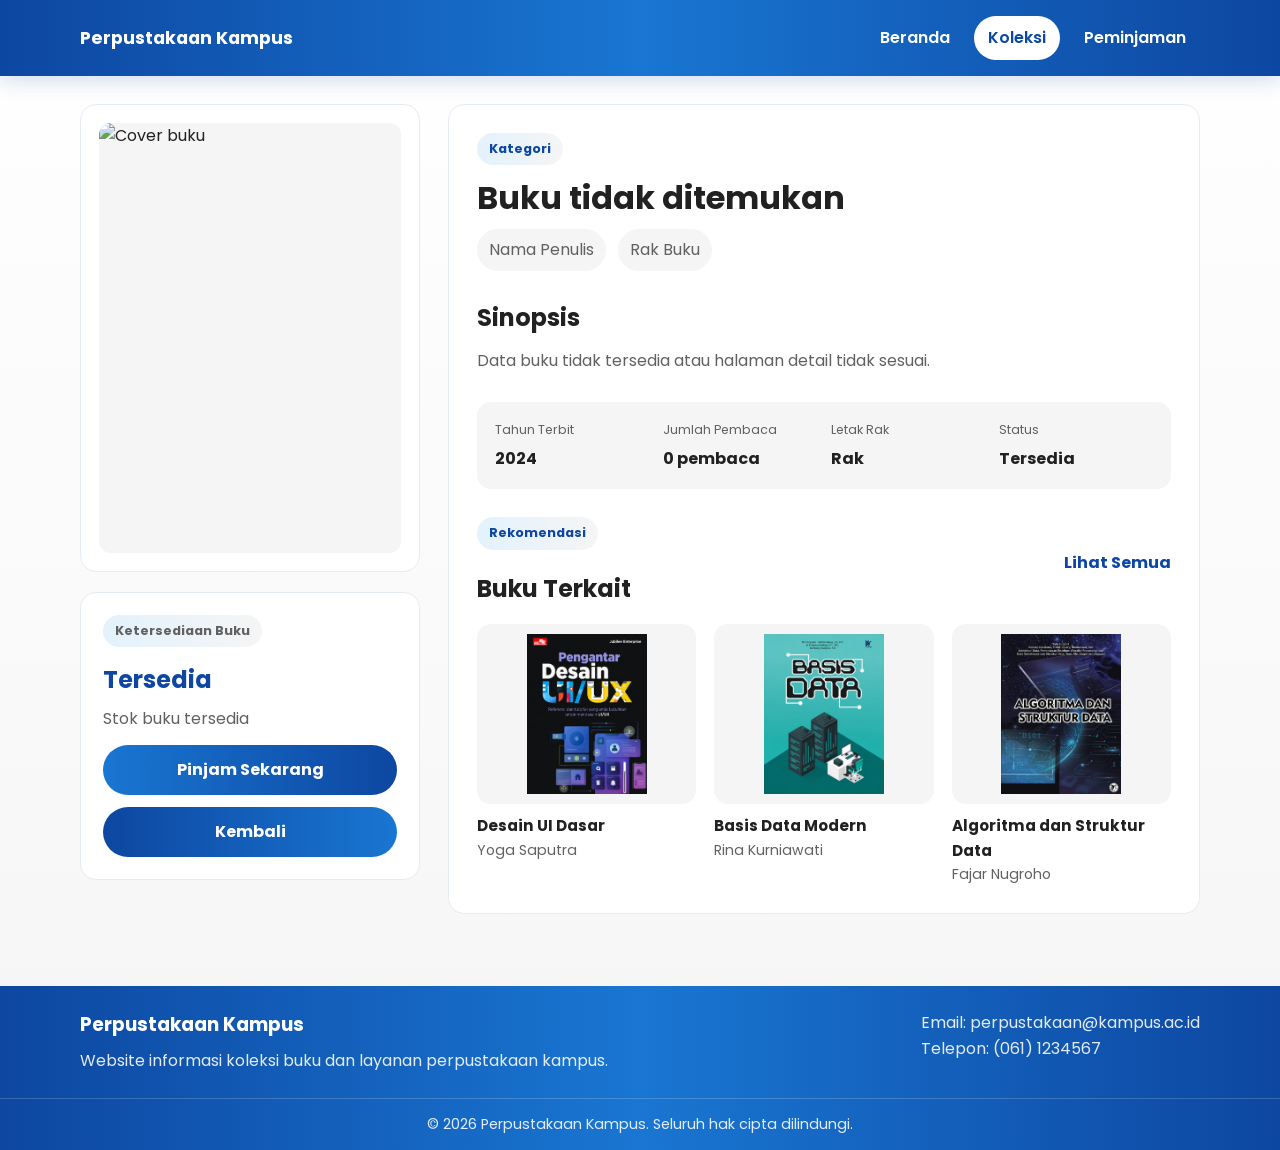
==== page/detailbuku.html @ fe266d43 "menambahkan page detail baca buku dan menambahkan javascript bagian search,filter dan page detailbuk" ====
<!DOCTYPE html>
<html lang="id">
<head>
  <meta charset="UTF-8">
  <meta name="viewport" content="width=device-width, initial-scale=1.0">
  <title>Detail Buku | Perpustakaan Kampus</title>

  <link rel="preconnect" href="https://fonts.googleapis.com">
  <link rel="preconnect" href="https://fonts.gstatic.com" crossorigin>
  <link
    href="https://fonts.googleapis.com/css2?family=Poppins:wght@400;500;600;700&display=swap"
    rel="stylesheet"
  >

  <link rel="stylesheet" href="../style/style.css">
</head>
<body>
  <header class="site-header">
    <div class="container nav-wrapper">
      <input type="checkbox" id="nav-check-detail" class="nav-check">
      <nav class="navbar">
        <label for="nav-check-detail" class="nav-toggle" aria-label="Buka menu navigasi">
          <span></span>
          <span></span>
          <span></span>
        </label>

        <a href="../index.html" class="logo">Perpustakaan Kampus</a>

        <ul class="nav-menu">
          <li><a href="../index.html">Beranda</a></li>
          <li><a href="koleksi.html" class="active">Koleksi</a></li>
          <li><a href="peminjaman.html">Peminjaman</a></li>
        </ul>
      </nav>
    </div>
  </header>

  <main>
    <section class="content-section">
      <div class="container">
        <div class="detail-layout">
          <aside class="detail-left">
            <div class="detail-cover">
              <img id="detailGambar" src="" alt="Cover buku">
            </div>

            <div class="detail-action">
              <p class="section-label">Ketersediaan Buku</p>
              <h2 id="detailStatus">Tersedia</h2>
              <p id="detailStok">Stok buku tersedia</p>

              <a href="peminjaman.html" class="btn-primary detail-btn">Pinjam Sekarang</a>
              <a href="../index.html" class="btn-secondary detail-btn">Kembali</a>
            </div>
          </aside>

          <section class="detail-content">
            <p class="section-label" id="detailKategori">Kategori</p>
            <h1 id="detailJudul">Judul Buku</h1>

            <div class="detail-meta-top">
              <span id="detailPenulis">Nama Penulis</span>
              <span id="detailRak">Rak Buku</span>
            </div>

            <div class="detail-sinopsis">
              <h2>Sinopsis</h2>
              <p id="detailSinopsis">
                Sinopsis buku akan ditampilkan pada bagian ini.
              </p>
            </div>

            <div class="detail-info">
              <div>
                <span>Tahun Terbit</span>
                <strong id="detailTahun">2024</strong>
              </div>
              <div>
                <span>Jumlah Pembaca</span>
                <strong id="detailPembaca">0 pembaca</strong>
              </div>
              <div>
                <span>Letak Rak</span>
                <strong id="detailRakInfo">Rak</strong>
              </div>
              <div>
                <span>Status</span>
                <strong id="detailStatusInfo">Tersedia</strong>
              </div>
            </div>

            <section class="book-section detail-related">
              <div class="section-header">
                <div>
                  <p class="section-label">Rekomendasi</p>
                  <h2>Buku Terkait</h2>
                </div>
                <a href="koleksi.html" class="section-link">Lihat Semua</a>
              </div>

              <div class="related-grid">
                <article class="related-card">
                  <img src="../image/desain UIUX.png" alt="Desain UI Dasar">
                  <h3>Desain UI Dasar</h3>
                  <p>Yoga Saputra</p>
                </article>

                <article class="related-card">
                  <img src="../image/basis data.png" alt="Basis Data Modern">
                  <h3>Basis Data Modern</h3>
                  <p>Rina Kurniawati</p>
                </article>

                <article class="related-card">
                  <img src="../image/algoritma dan struktur data.png" alt="Algoritma dan Struktur Data">
                  <h3>Algoritma dan Struktur Data</h3>
                  <p>Fajar Nugroho</p>
                </article>
              </div>
            </section>
          </section>
        </div>
      </div>
    </section>
  </main>

  <footer class="site-footer">
    <div class="container footer-content">
      <div>
        <h3>Perpustakaan Kampus</h3>
        <p>Website informasi koleksi buku dan layanan perpustakaan kampus.</p>
      </div>
      <div>
        <p>Email: perpustakaan@kampus.ac.id</p>
        <p>Telepon: (061) 1234567</p>
      </div>
    </div>
    <div class="footer-bottom">
      <p>&copy; 2026 Perpustakaan Kampus. Seluruh hak cipta dilindungi.</p>
    </div>
  </footer>

  <script src="../js/scripts.js"></script>
</body>
</html>
---- style/style.css ----
* {
  margin: 0;
  padding: 0;
  box-sizing: border-box;
}

html {
  scroll-behavior: smooth;
}

body {
  font-family: "Poppins", Arial, sans-serif;
  background: linear-gradient(180deg, #ffffff 0%, #f5f5f5 100%);
  color: #212121;
  line-height: 1.6;
}

img {
  width: 100%;
  display: block;
}

a {
  text-decoration: none;
  color: inherit;
}

button,
input,
select,
textarea {
  font: inherit;
}

input,
select,
textarea {
  outline: none;
}

.container {
  width: 90%;
  max-width: 1120px;
  margin: 0 auto;
}

/* header */
.site-header {
  background: linear-gradient(90deg, #0d47a1 0%, #1976d2 50%, #0d47a1 100%);
  position: sticky;
  top: 0;
  z-index: 1000;
  box-shadow: 0 6px 18px rgba(13, 71, 161, 0.16);
}

.nav-wrapper {
  position: relative;
}

.nav-check {
  display: none;
}

.navbar {
  min-height: 76px;
  display: flex;
  align-items: center;
  justify-content: space-between;
  gap: 20px;
}

.logo {
  font-size: 1.1rem;
  font-weight: 700;
  color: #ffffff;
}

.nav-menu {
  list-style: none;
  display: flex;
  align-items: center;
  gap: 10px;
  flex-wrap: wrap;
}

.nav-menu a {
  display: inline-block;
  padding: 9px 14px;
  border-radius: 999px;
  font-weight: 600;
  color: #ffffff;
  transition: 0.25s ease;
}

.nav-menu a:hover {
  background: rgba(255, 255, 255, 0.16);
  color: #ffffff;
}

.nav-menu a.active {
  background: #ffffff;
  color: #0d47a1;
}

.nav-toggle {
  display: none;
  width: 42px;
  height: 42px;
  border-radius: 10px;
  border: 1px solid rgba(255, 255, 255, 0.28);
  background: rgba(255, 255, 255, 0.14);
  cursor: pointer;
  align-items: center;
  justify-content: center;
  flex-direction: column;
  gap: 5px;
}

.nav-toggle span {
  width: 20px;
  height: 2px;
  background: #ffffff;
  display: block;
  transition: 0.25s ease;
}

/* section */
main {
  padding: 28px 0 40px;
}

.hero,
.page-hero,
.info-section,
.book-section,
.content-section {
  margin-bottom: 22px;
}

.hero-content,
.page-intro,
.info-box,
.book-card,
.form-card,
.info-card,
.toolbar,
.peminjaman-box {
  background: #ffffff;
  border-radius: 16px;
}

.page-intro,
.info-box,
.book-card,
.form-card,
.info-card,
.toolbar,
.peminjaman-box {
  box-shadow: 0 10px 24px rgba(0, 0, 0, 0.08);
}

.hero-content,
.page-intro,
.info-box,
.form-card,
.peminjaman-box {
  padding: 28px;
}

.hero-label,
.section-label {
  display: inline-block;
  background: linear-gradient(90deg, #e3f2fd 0%, #f5f5f5 100%);
  color: #0d47a1;
  padding: 6px 12px;
  border-radius: 999px;
  font-size: 0.8rem;
  font-weight: 700;
  margin-bottom: 12px;
}

/* hero */
.hero {
  background: transparent;
  border-radius: 0;
  padding: 0;
}

.hero-content {
  box-shadow: none;
  border: 1px solid #e6ecf3;
}

.hero-content h1,
.page-intro h1 {
  font-size: 2rem;
  line-height: 1.3;
  margin-bottom: 10px;
}

.hero-text,
.page-intro p,
.info-text p,
.info-card p,
.form-note,
.peminjaman-desc {
  color: #616161;
}

/* search box */
.search-box,
.toolbar-search {
  display: flex;
  gap: 10px;
  margin: 20px 0 16px;
}

.search-box input,
.toolbar-search input,
.form-group input,
.form-group select,
.form-group textarea {
  flex: 1;
  padding: 12px 14px;
  border: 1px solid #d9e1ea;
  border-radius: 16px;
  background: #ffffff;
}

.form-group textarea {
  border-radius: 12px;
  resize: vertical;
}

.search-box input:focus,
.toolbar-search input:focus,
.form-group input:focus,
.form-group select:focus,
.form-group textarea:focus {
  border-color: #1976d2;
  box-shadow: 0 0 0 3px rgba(25, 118, 210, 0.1);
}

.search-box button,
.btn-primary,
.btn-secondary {
  border: none;
  border-radius: 999px;
  padding: 12px 20px;
  font-weight: 700;
  cursor: pointer;
  transition: 0.25s ease;
}

.search-box button,
.btn-primary {
  background: linear-gradient(90deg, #1976d2 0%, #0d47a1 100%);
  color: #ffffff;
}

.btn-secondary {
  background: linear-gradient(90deg, #0d47a1 0%, #1976d2 100%);
  color: #ffffff;
}

.search-box button:hover,
.btn-primary:hover,
.btn-secondary:hover {
  transform: translateY(-2px);
  filter: brightness(0.96);
}

/* kategori */
.category-list,
.category-chips {
  display: flex;
  flex-wrap: wrap;
  gap: 10px;
}

.category,
.category-chip {
  padding: 8px 14px;
  border-radius: 999px;
  background: #f5f5f5;
  color: #0d47a1;
  font-size: 0.9rem;
  font-weight: 600;
  transition: 0.25s ease;
}

.category.active,
.category-chip.active {
  background: linear-gradient(90deg, #0d47a1 0%, #1976d2 100%);
  color: #ffffff;
}

.category:hover,
.category-chip:hover {
  background: #1976d2;
  color: #ffffff;
  transform: translateY(-2px);
}

/* info dan statistika */
.info-box {
  display: grid;
  grid-template-columns: 1.1fr 1fr;
  gap: 24px;
  align-items: center;
  background: linear-gradient(135deg, #ffffff 0%, #f8fbff 100%);
}

.info-text h2 {
  font-size: 1.6rem;
  margin: 10px 0 8px;
}

.info-stats {
  display: grid;
  grid-template-columns: repeat(2, 1fr);
  gap: 14px;
}

.stat-item {
  background: linear-gradient(135deg, #f7faff 0%, #eef5ff 100%);
  border: 1px solid #d9e1ea;
  border-radius: 12px;
  padding: 18px;
  text-align: center;
  animation: fadeUp 0.8s ease both;
}

.stat-item:nth-child(1) {
  animation-delay: 0.1s;
}

.stat-item:nth-child(2) {
  animation-delay: 0.2s;
}

.stat-item:nth-child(3) {
  animation-delay: 0.3s;
}

.stat-item:nth-child(4) {
  animation-delay: 0.4s;
}

.stat-item h3 {
  color: #0d47a1;
  font-size: 1.5rem;
  margin-bottom: 4px;
}

.stat-item p {
  color: #616161;
  font-size: 0.92rem;
}

/* styling section header */
.section-header {
  display: flex;
  justify-content: space-between;
  align-items: center;
  gap: 16px;
  margin-bottom: 16px;
}

.section-header h2 {
  margin-top: 8px;
  font-size: 1.5rem;
}

.section-link {
  color: #0d47a1;
  font-weight: 700;
  transition: 0.25s ease;
}

.section-link:hover {
  color: #1976d2;
}

/* style bagian card buku */
.book-grid {
  display: grid;
  grid-template-columns: repeat(4, minmax(0, 1fr));
  gap: 20px;
  align-items: stretch;
}

.book-card {
  background: #ffffff;
  overflow: hidden;
  transition: 0.25s ease;
  height: 100%;
  display: flex;
  flex-direction: column;
}

.book-card:hover {
  transform: translateY(-4px);
  box-shadow: 0 14px 28px rgba(13, 71, 161, 0.12);
}

.book-image {
  position: relative;
  width: 100%;
  height: 320px;
  background: linear-gradient(135deg, #eef3f8 0%, #f5f5f5 100%);
  overflow: hidden;
  display: flex;
  align-items: center;
  justify-content: center;
  padding: 14px;
}

.book-image img {
  width: 100%;
  height: 100%;
  object-fit: contain;
  object-position: center;
  border-radius: 10px;
}

.status {
  position: absolute;
  top: 12px;
  right: 12px;
  font-size: 0.75rem;
  font-weight: 700;
  color: #ffffff;
  padding: 6px 10px;
  border-radius: 999px;
  z-index: 2;
}

.status.tersedia {
  background: linear-gradient(90deg, #1976d2 0%, #0d47a1 100%);
}

.status.dipinjam {
  background: linear-gradient(90deg, #616161 0%, #212121 100%);
}

.book-content {
  padding: 16px;
  display: grid;
  grid-template-rows: auto 48px 24px 1fr;
  row-gap: 8px;
  height: 100%;
}

.book-tag {
  display: inline-flex;
  align-items: center;
  justify-content: center;
  width: fit-content;
  min-height: 30px;
  padding: 4px 10px;
  border-radius: 999px;
  background: #eef4fb;
  color: #0d47a1;
  font-size: 0.8rem;
  font-weight: 700;
  transition: 0.25s ease;
}

.book-tag:hover {
  background: #1976d2;
  color: #ffffff;
}

.book-content h3 {
  font-size: 1rem;
  line-height: 1.5;
  min-height: 48px;
  overflow: hidden;
  margin: 0;
}

.author {
  font-size: 0.9rem;
  color: #616161;
  line-height: 1.5;
  min-height: 24px;
  overflow: hidden;
  margin: 0;
  white-space: nowrap;
}

.meta {
  display: grid;
  grid-template-columns: repeat(2, minmax(0, 1fr));
  grid-auto-rows: 48px;
  gap: 8px;
  align-self: end;
}

.meta span {
  background: #f7f9fc;
  padding: 8px 10px;
  border-radius: 10px;
  font-size: 0.82rem;
  color: #616161;
  text-align: center;
  height: 48px;
  display: flex;
  align-items: center;
  justify-content: center;
  line-height: 1.2;
  white-space: nowrap;
  overflow: hidden;
}

/* koleksi */
.toolbar {
  display: flex;
  justify-content: space-between;
  align-items: end;
  gap: 16px;
  padding: 20px;
  margin-bottom: 16px;
}

.toolbar-side label,
.form-group label {
  display: block;
  margin-bottom: 8px;
  color: #0d47a1;
  font-weight: 700;
}

.toolbar-side select {
  padding: 12px 14px;
  border: 1px solid #d9e1ea;
  border-radius: 16px;
  min-width: 200px;
  background: #ffffff;
}

.result-bar {
  margin: 16px 0;
  color: #616161;
  font-weight: 600;
}

#nama,
#nim,
#judul {
  width: 100%;
  max-width: 100%;
  min-width: 0;
  display: block;
  padding: 12px 16px;
  border: 1px solid #d9e1ea;
  border-radius: 20px;
  background: #ffffff;
  box-sizing: border-box;
}

#nama:focus,
#nim:focus,
#judul:focus {
  border-color: #1976d2;
}

#nama::placeholder,
#nim::placeholder,
#judul::placeholder {
  color: #616161;
}

.form-actions {
  display: flex;
  gap: 10px;
  flex-wrap: wrap;
}

.info-stack {
  display: grid;
  gap: 16px;
}

.info-card {
  padding: 20px;
}

.info-card h3 {
  color: #0d47a1;
  margin-bottom: 8px;
}

.form-note {
  margin-top: 14px;
  font-size: 0.95rem;
}

/* peminjaman styling */
.peminjaman-grid {
  display: grid;
  grid-template-columns: 1.1fr 0.9fr;
  gap: 20px;
}

.peminjaman-title {
  margin-bottom: 10px;
  font-size: 1.5rem;
  color: #212121;
}

.peminjaman-desc {
  margin-bottom: 18px;
}

.peminjaman-form-reset {
  box-shadow: none;
  padding: 0;
  background: transparent;
  border-radius: 0;
}

/* detail buku */
.detail-layout {
  display: grid;
  grid-template-columns: 340px 1fr;
  gap: 28px;
  align-items: start;
}

.detail-left {
  display: grid;
  gap: 20px;
}

.detail-cover,
.detail-action,
.detail-content {
  background: #ffffff;
  border-radius: 16px;
  border: 1px solid #e6ecf3;
}

.detail-cover {
  padding: 18px;
}

.detail-cover img {
  height: 430px;
  object-fit: contain;
  object-position: center;
  border-radius: 12px;
  background: #f5f5f5;
}

.detail-action {
  padding: 22px;
}

.detail-action h2 {
  color: #0d47a1;
  margin-bottom: 6px;
}

.detail-action p {
  color: #616161;
  margin-bottom: 14px;
}

.detail-btn {
  display: block;
  text-align: center;
  margin-top: 12px;
}

.detail-content {
  padding: 28px;
}

.detail-content h1 {
  font-size: 2rem;
  line-height: 1.3;
  margin-bottom: 10px;
}

.detail-meta-top {
  display: flex;
  flex-wrap: wrap;
  gap: 12px;
  color: #616161;
  margin-bottom: 28px;
}

.detail-meta-top span {
  background: #f5f5f5;
  padding: 8px 12px;
  border-radius: 999px;
}

.detail-sinopsis {
  margin-bottom: 26px;
}

.detail-sinopsis h2 {
  margin-bottom: 10px;
}

.detail-sinopsis p {
  color: #616161;
  line-height: 1.8;
}

.detail-info {
  display: grid;
  grid-template-columns: repeat(4, 1fr);
  gap: 14px;
  background: #f5f5f5;
  border-radius: 14px;
  padding: 18px;
}

.detail-info span {
  display: block;
  font-size: 0.78rem;
  color: #616161;
  margin-bottom: 6px;
}

.detail-info strong {
  color: #212121;
}

.detail-related {
  margin-top: 28px;
  margin-bottom: 0;
}

.related-grid {
  display: grid;
  grid-template-columns: repeat(3, 1fr);
  gap: 18px;
}

.related-card img {
  height: 180px;
  object-fit: contain;
  background: #f5f5f5;
  border-radius: 14px;
  padding: 10px;
  margin-bottom: 10px;
}

.related-card h3 {
  font-size: 0.95rem;
}

.related-card p {
  color: #616161;
  font-size: 0.88rem;
}


/* footer */
.site-footer {
  background: linear-gradient(90deg, #0d47a1 0%, #1976d2 50%, #0d47a1 100%);
  margin-top: 10px;
}

.footer-content {
  display: flex;
  justify-content: space-between;
  gap: 20px;
  padding: 24px 0;
}

.footer-content h3 {
  color: #ffffff;
  margin-bottom: 8px;
}

.footer-content p {
  color: rgba(255, 255, 255, 0.88);
}

.footer-bottom {
  border-top: 1px solid rgba(255, 255, 255, 0.18);
  text-align: center;
  padding: 14px 0;
  color: rgba(255, 255, 255, 0.88);
  font-size: 0.9rem;
}

/* animasi */
body {
  animation: pageFade 0.6s ease;
}

.hero-content,
.page-intro,
.info-box,
.toolbar,
.peminjaman-box,
.form-card,
.info-card {
  animation: fadeUp 0.7s ease both;
}

.book-card {
  animation: fadeUp 0.8s ease both;
}

.book-card:nth-child(1) {
  animation-delay: 0.1s;
}

.book-card:nth-child(2) {
  animation-delay: 0.2s;
}

.book-card:nth-child(3) {
  animation-delay: 0.3s;
}

.book-card:nth-child(4) {
  animation-delay: 0.4s;
}

.book-card:nth-child(5) {
  animation-delay: 0.5s;
}

.book-card:nth-child(6) {
  animation-delay: 0.6s;
}

.book-card:nth-child(7) {
  animation-delay: 0.7s;
}

.book-card:nth-child(8) {
  animation-delay: 0.8s;
}

@keyframes pageFade {
  from {
    opacity: 0;
  }
  to {
    opacity: 1;
  }
}

@keyframes fadeUp {
  from {
    opacity: 0;
    transform: translateY(14px);
  }
  to {
    opacity: 1;
    transform: translateY(0);
  }
}

@keyframes fadeUp {
  from {
    opacity: 0;
    transform: translateY(14px);
  }
  to {
    opacity: 1;
    transform: translateY(0);
  }
}

/* responsive dimensi 1024 */
@media (max-width: 1024px) {
  .book-grid {
    grid-template-columns: repeat(3, minmax(0, 1fr));
    gap: 18px;
  }

  .info-box {
    grid-template-columns: 1fr;
  }

  .peminjaman-grid {
    grid-template-columns: 1fr;
  }
}

/* responsive dimensi 768 */
@media (max-width: 768px) {
  .navbar {
    flex-wrap: wrap;
    justify-content: flex-start;
    min-height: 72px;
    padding: 14px 0;
    gap: 12px;
  }

  .nav-toggle {
    display: flex;
    order: 1;
  }

  .logo {
    order: 2;
  }

  .nav-menu {
    order: 3;
    width: 100%;
    flex-direction: column;
    align-items: flex-start;
    gap: 8px;
    max-height: 0;
    overflow: hidden;
    background: #f8fbff;
    border-radius: 12px;
    transition: max-height 0.3s ease, padding 0.3s ease, margin-top 0.3s ease;
    padding: 0 12px;
    margin-top: 0;
  }

  .nav-menu li {
    width: 100%;
  }

  .nav-menu a {
    width: 100%;
    border-radius: 10px;
    color: #0d47a1;
  }

  .nav-menu a.active {
    background: linear-gradient(90deg, #0d47a1 0%, #1976d2 100%);
    color: #ffffff;
  }

  .nav-check:checked + .navbar .nav-menu {
    max-height: 420px;
    padding: 12px;
    margin-top: 8px;
    border: 1px solid #d9e1ea;
  }

  .nav-check:checked + .navbar .nav-toggle span:nth-child(1) {
    transform: translateY(7px) rotate(45deg);
  }

  .nav-check:checked + .navbar .nav-toggle span:nth-child(2) {
    opacity: 0;
  }

  .nav-check:checked + .navbar .nav-toggle span:nth-child(3) {
    transform: translateY(-7px) rotate(-45deg);
  }

  .hero-content,
  .page-intro,
  .info-box,
  .peminjaman-box,
  .form-card,
  .toolbar {
    padding: 20px;
    border-radius: 14px;
  }

  .hero-content h1,
  .page-intro h1 {
    font-size: 1.7rem;
  }

  .book-grid {
    grid-template-columns: repeat(2, minmax(0, 1fr));
    gap: 16px;
    align-items: stretch;
  }

  .book-image {
    height: 300px;
    padding: 12px;
  }

  .book-content {
    padding: 14px;
    grid-template-rows: auto 46px 22px 1fr;
    row-gap: 8px;
  }

  .book-content h3 {
    font-size: 0.96rem;
    line-height: 1.45;
    min-height: 46px;
  }

  .author {
    font-size: 0.86rem;
    line-height: 1.4;
    min-height: 22px;
  }

  .meta {
    grid-template-columns: repeat(2, minmax(0, 1fr));
    gap: 8px;
  }

  .meta span {
    font-size: 0.8rem;
    min-height: 38px;
    padding: 8px;
  }

  .info-stats {
    grid-template-columns: repeat(2, 1fr);
  }

  .toolbar {
    flex-direction: column;
    align-items: stretch;
  }

  .toolbar-search {
    width: 100%;
  }

  .toolbar-search input,
  .toolbar-search button {
    width: 100%;
  }

  .toolbar-side select {
    width: 100%;
    min-width: 0;
  }
}

/* responsive dimensi 576 */
@media (max-width: 576px) {
  .container {
    width: 92%;
  }

  main {
    padding: 20px 0 32px;
  }

  .hero,
  .page-hero,
  .info-section,
  .book-section,
  .content-section {
    margin-bottom: 18px;
  }

  .hero-content,
  .page-intro,
  .info-box,
  .form-card,
  .toolbar,
  .peminjaman-box {
    padding: 18px;
    border-radius: 12px;
  }

  .hero-content h1,
  .page-intro h1 {
    font-size: 1.45rem;
  }

  .hero-text,
  .page-intro p,
  .info-text p,
  .info-card p,
  .form-note,
  .peminjaman-desc {
    font-size: 0.92rem;
  }

  .search-box,
  .toolbar-search,
  .form-actions {
    flex-direction: column;
  }

  .search-box button,
  .btn-primary,
  .btn-secondary,
  .toolbar-search button {
    width: 100%;
  }

  .category-list,
  .category-chips {
    gap: 8px;
  }

  .category,
  .category-chip {
    font-size: 0.82rem;
    padding: 7px 12px;
  }

  .section-header {
    flex-direction: column;
    align-items: flex-start;
  }

  .section-header h2 {
    font-size: 1.3rem;
  }

  .book-grid {
    grid-template-columns: 1fr;
  }

  .book-image {
    height: 280px;
    padding: 12px;
  }

  .info-stats {
    grid-template-columns: 1fr;
  }

  .meta {
    grid-template-columns: 1fr 1fr;
  }

  .footer-content {
    flex-direction: column;
    padding: 20px 0;
  }
}
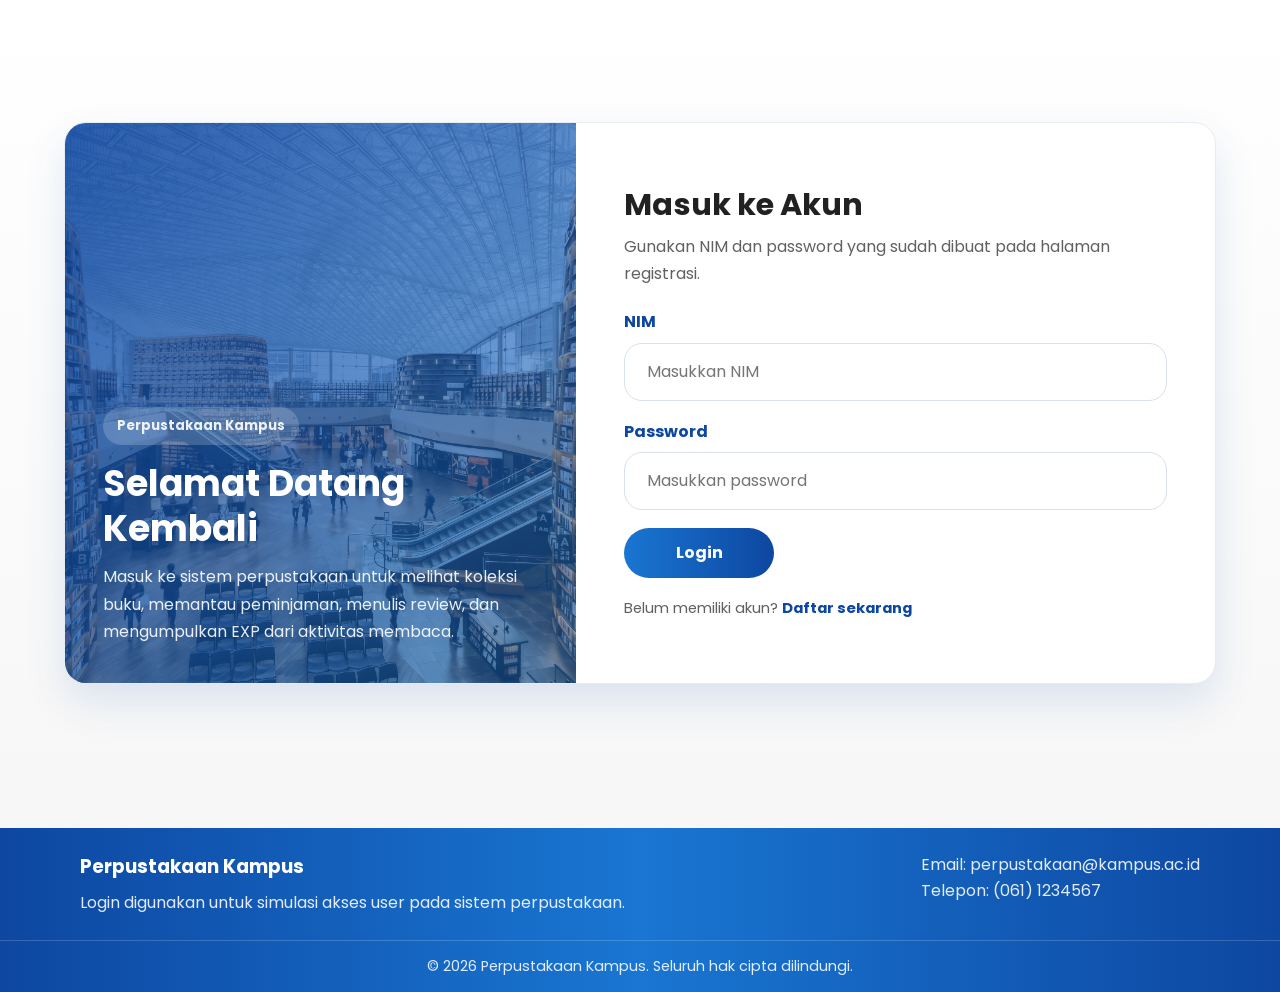
==== commit 2362989b: "full program" ====
--- a/page/detailbuku.html
+++ b/page/detailbuku.html
@@ -1,146 +1,246 @@
 <!DOCTYPE html>
 <html lang="id">
-<head>
-  <meta charset="UTF-8">
-  <meta name="viewport" content="width=device-width, initial-scale=1.0">
-  <title>Detail Buku | Perpustakaan Kampus</title>
-
-  <link rel="preconnect" href="https://fonts.googleapis.com">
-  <link rel="preconnect" href="https://fonts.gstatic.com" crossorigin>
-  <link
-    href="https://fonts.googleapis.com/css2?family=Poppins:wght@400;500;600;700&display=swap"
-    rel="stylesheet"
-  >
-
-  <link rel="stylesheet" href="../style/style.css">
-</head>
-<body>
-  <header class="site-header">
-    <div class="container nav-wrapper">
-      <input type="checkbox" id="nav-check-detail" class="nav-check">
-      <nav class="navbar">
-        <label for="nav-check-detail" class="nav-toggle" aria-label="Buka menu navigasi">
-          <span></span>
-          <span></span>
-          <span></span>
-        </label>
-
-        <a href="../index.html" class="logo">Perpustakaan Kampus</a>
-
-        <ul class="nav-menu">
-          <li><a href="../index.html">Beranda</a></li>
-          <li><a href="koleksi.html" class="active">Koleksi</a></li>
-          <li><a href="peminjaman.html">Peminjaman</a></li>
-        </ul>
-      </nav>
-    </div>
-  </header>
-
-  <main>
-    <section class="content-section">
-      <div class="container">
-        <div class="detail-layout">
-          <aside class="detail-left">
-            <div class="detail-cover">
-              <img id="detailGambar" src="" alt="Cover buku">
-            </div>
-
-            <div class="detail-action">
-              <p class="section-label">Ketersediaan Buku</p>
-              <h2 id="detailStatus">Tersedia</h2>
-              <p id="detailStok">Stok buku tersedia</p>
-
-              <a href="peminjaman.html" class="btn-primary detail-btn">Pinjam Sekarang</a>
-              <a href="../index.html" class="btn-secondary detail-btn">Kembali</a>
-            </div>
-          </aside>
-
-          <section class="detail-content">
-            <p class="section-label" id="detailKategori">Kategori</p>
-            <h1 id="detailJudul">Judul Buku</h1>
-
-            <div class="detail-meta-top">
-              <span id="detailPenulis">Nama Penulis</span>
-              <span id="detailRak">Rak Buku</span>
-            </div>
-
-            <div class="detail-sinopsis">
-              <h2>Sinopsis</h2>
-              <p id="detailSinopsis">
-                Sinopsis buku akan ditampilkan pada bagian ini.
-              </p>
-            </div>
-
-            <div class="detail-info">
-              <div>
-                <span>Tahun Terbit</span>
-                <strong id="detailTahun">2024</strong>
-              </div>
-              <div>
-                <span>Jumlah Pembaca</span>
-                <strong id="detailPembaca">0 pembaca</strong>
-              </div>
-              <div>
-                <span>Letak Rak</span>
-                <strong id="detailRakInfo">Rak</strong>
-              </div>
-              <div>
-                <span>Status</span>
-                <strong id="detailStatusInfo">Tersedia</strong>
-              </div>
-            </div>
-
-            <section class="book-section detail-related">
-              <div class="section-header">
-                <div>
-                  <p class="section-label">Rekomendasi</p>
-                  <h2>Buku Terkait</h2>
-                </div>
-                <a href="koleksi.html" class="section-link">Lihat Semua</a>
-              </div>
-
-              <div class="related-grid">
-                <article class="related-card">
-                  <img src="../image/desain UIUX.png" alt="Desain UI Dasar">
-                  <h3>Desain UI Dasar</h3>
-                  <p>Yoga Saputra</p>
-                </article>
-
-                <article class="related-card">
-                  <img src="../image/basis data.png" alt="Basis Data Modern">
-                  <h3>Basis Data Modern</h3>
-                  <p>Rina Kurniawati</p>
-                </article>
-
-                <article class="related-card">
-                  <img src="../image/algoritma dan struktur data.png" alt="Algoritma dan Struktur Data">
-                  <h3>Algoritma dan Struktur Data</h3>
-                  <p>Fajar Nugroho</p>
-                </article>
-              </div>
+  <head>
+    <meta charset="UTF-8" />
+    <meta name="viewport" content="width=device-width, initial-scale=1.0" />
+    <title>Detail Buku | Perpustakaan Kampus</title>
+
+    <link rel="preconnect" href="https://fonts.googleapis.com" />
+    <link rel="preconnect" href="https://fonts.gstatic.com" crossorigin />
+    <link
+      href="https://fonts.googleapis.com/css2?family=Poppins:wght@400;500;600;700&display=swap"
+      rel="stylesheet"
+    />
+    <link rel="icon" type="image/png" href="../image/logo.png" />
+    <link rel="stylesheet" href="../style/style.css" />
+  </head>
+  <body>
+    <header class="site-header">
+      <div class="container nav-wrapper">
+        <input type="checkbox" id="nav-check-detail" class="nav-check" />
+
+        <nav class="navbar">
+          <label
+            for="nav-check-detail"
+            class="nav-toggle"
+            aria-label="Buka menu navigasi"
+          >
+            <span></span>
+            <span></span>
+            <span></span>
+          </label>
+
+          <a href="../index.html" class="logo">Perpustakaan Kampus</a>
+
+          <ul class="nav-menu nav-menu-main">
+            <li><a href="../index.html">Beranda</a></li>
+            <li><a href="koleksi.html" class="active">Koleksi</a></li>
+            <li><a href="peminjaman.html">Peminjaman</a></li>
+          </ul>
+
+          <ul class="nav-menu nav-menu-actions">
+            <li>
+              <button
+                type="button"
+                class="nav-icon-link"
+                id="btnNotif"
+                title="Notifikasi"
+                aria-label="Buka notifikasi"
+              >
+                <span class="nav-svg-icon">
+                  <svg xmlns="http://www.w3.org/2000/svg" viewBox="0 0 640 640">
+                    <path
+                      d="M320 64C306.7 64 296 74.7 296 88L296 97.7C214.6 109.3 152 179.4 152 264L152 278.5C152 316.2 142 353.2 123 385.8L101.1 423.2C97.8 429 96 435.5 96 442.2C96 463.1 112.9 480 133.8 480L506.2 480C527.1 480 544 463.1 544 442.2C544 435.5 542.2 428.9 538.9 423.2L517 385.7C498 353.1 488 316.1 488 278.4L488 263.9C488 179.3 425.4 109.2 344 97.6L344 87.9C344 74.6 333.3 63.9 320 63.9zM488.4 432L151.5 432L164.4 409.9C187.7 370 200 324.6 200 278.5L200 264C200 197.7 253.7 144 320 144C386.3 144 440 197.7 440 264L440 278.5C440 324.7 452.3 370 475.5 409.9L488.4 432zM252.1 528C262 556 288.7 576 320 576C351.3 576 378 556 387.9 528L252.1 528z"
+                    />
+                  </svg>
+                </span>
+                <span class="notif-badge" id="notifBadge">0</span>
+              </button>
+            </li>
+
+            <li>
+              <a
+                href="profile.html"
+                class="nav-icon-link"
+                title="Profile"
+                aria-label="Buka profile"
+              >
+                <span class="nav-svg-icon">
+                  <svg xmlns="http://www.w3.org/2000/svg" viewBox="0 0 640 640">
+                    <path
+                      d="M320 312C386.3 312 440 258.3 440 192C440 125.7 386.3 72 320 72C253.7 72 200 125.7 200 192C200 258.3 253.7 312 320 312zM290.3 368C191.8 368 112 447.8 112 546.3C112 562.7 125.3 576 141.7 576L498.3 576C514.7 576 528 562.7 528 546.3C528 447.8 448.2 368 349.7 368L290.3 368z"
+                    />
+                  </svg>
+                </span>
+              </a>
+            </li>
+          </ul>
+        </nav>
+      </div>
+    </header>
+
+    <div class="notif-overlay" id="notifOverlay"></div>
+
+    <section class="notif-popup" id="notifPopup" aria-label="Popup notifikasi">
+      <div class="notif-header">
+        <div>
+          <p class="notif-label">Notifikasi</p>
+          <h2>Notifikasi</h2>
+        </div>
+
+        <button
+          type="button"
+          id="btnRefreshNotif"
+          class="notif-refresh"
+          aria-label="Muat ulang notifikasi"
+        >
+          ↻
+        </button>
+      </div>
+
+      <div class="notif-tabs">
+        <button type="button" class="notif-tab active" data-filter="semua">
+          Semua
+        </button>
+
+        <button type="button" class="notif-tab" data-filter="belum">
+          Belum Dibaca
+        </button>
+      </div>
+
+      <!--  menampilkan notifikasi -->
+      <div class="notif-list" id="notifList">
+        <p class="notif-empty">Tidak ada notifikasi</p>
+      </div>
+    </section>
+    <main>
+      <section class="content-section">
+        <div class="container">
+          <div class="detail-layout">
+            <aside class="detail-left">
+              <div class="detail-cover">
+                <img id="detailGambar" src="" alt="Cover buku" />
+              </div>
+
+              <div class="detail-action">
+                <p class="section-label">Ketersediaan Buku</p>
+                <h2 id="detailStatus">Tersedia</h2>
+                <p id="detailStok">Stok buku tersedia</p>
+
+                <a
+                  href="peminjaman.html"
+                  class="btn-primary detail-btn"
+                  id="btnPinjamDetail"
+                  >Pinjam Sekarang</a
+                >
+                <a href="../index.html" class="btn-secondary detail-btn"
+                  >Kembali</a
+                >
+              </div>
+            </aside>
+
+            <section class="detail-content">
+              <!-- kode untuk menampilkan data buku -->
+              <div class="book-grid" id="koleksiGrid"></div>
+              <p class="section-label" id="detailKategori">Kategori</p>
+              <h1 id="detailJudul">Judul Buku</h1>
+              <p class="detail-jenis" id="detailJenis">Jenis Buku</p>
+              <div class="detail-meta-top">
+                <span id="detailPenulis">Nama Penulis</span>
+                <span id="detailRak">Rak Buku</span>
+              </div>
+              <div class="detail-tag-list" id="detailTagList"></div>
+
+              <div class="detail-sinopsis">
+                <h2>Sinopsis</h2>
+                <p id="detailSinopsis">
+                  Sinopsis buku akan ditampilkan pada bagian ini.
+                </p>
+              </div>
+
+              <div class="detail-karakteristik">
+                <h2>Karakteristik Isi Buku</h2>
+                <ul id="detailKarakteristik">
+                  <li>Karakteristik buku akan ditampilkan pada bagian ini.</li>
+                </ul>
+              </div>
+
+              <div class="detail-info">
+                <div>
+                  <span>Tahun Terbit</span>
+                  <strong id="detailTahun">2024</strong>
+                </div>
+                <div>
+                  <span>Jumlah Pembaca</span>
+                  <strong id="detailPembaca">0 pembaca</strong>
+                </div>
+                <div>
+                  <span>Letak Rak</span>
+                  <strong id="detailRakInfo">Rak</strong>
+                </div>
+                <div>
+                  <span>Status</span>
+                  <strong id="detailStatusInfo">Tersedia</strong>
+                </div>
+              </div>
+
+              <section class="book-section detail-related">
+                <div class="section-header">
+                  <div>
+                    <p class="section-label">Rekomendasi</p>
+                    <h2>Buku Terkait</h2>
+                  </div>
+                  <a href="koleksi.html" class="section-link">Lihat Semua</a>
+                </div>
+
+                <div class="related-grid">
+                  <article class="related-card">
+                    <img src="../image/desain UIUX.png" alt="Desain UI Dasar" />
+                    <h3>Desain UI Dasar</h3>
+                    <p>Yoga Saputra</p>
+                  </article>
+
+                  <article class="related-card">
+                    <img
+                      src="../image/basis data.png"
+                      alt="Basis Data Modern"
+                    />
+                    <h3>Basis Data Modern</h3>
+                    <p>Rina Kurniawati</p>
+                  </article>
+
+                  <article class="related-card">
+                    <img
+                      src="../image/algoritma dan struktur data.png"
+                      alt="Algoritma dan Struktur Data"
+                    />
+                    <h3>Algoritma dan Struktur Data</h3>
+                    <p>Fajar Nugroho</p>
+                  </article>
+                </div>
+              </section>
             </section>
-          </section>
-        </div>
-      </div>
-    </section>
-  </main>
-
-  <footer class="site-footer">
-    <div class="container footer-content">
-      <div>
-        <h3>Perpustakaan Kampus</h3>
-        <p>Website informasi koleksi buku dan layanan perpustakaan kampus.</p>
-      </div>
-      <div>
-        <p>Email: perpustakaan@kampus.ac.id</p>
-        <p>Telepon: (061) 1234567</p>
-      </div>
-    </div>
-    <div class="footer-bottom">
-      <p>&copy; 2026 Perpustakaan Kampus. Seluruh hak cipta dilindungi.</p>
-    </div>
-  </footer>
-
-  <script src="../js/scripts.js"></script>
-</body>
-</html>+          </div>
+        </div>
+      </section>
+    </main>
+
+    <footer class="site-footer">
+      <div class="container footer-content">
+        <div>
+          <h3>Perpustakaan Kampus</h3>
+          <p>Website informasi koleksi buku dan layanan perpustakaan kampus.</p>
+        </div>
+        <div>
+          <p>Email: perpustakaan@kampus.ac.id</p>
+          <p>Telepon: (061) 1234567</p>
+        </div>
+      </div>
+      <div class="footer-bottom">
+        <p>&copy; 2026 Perpustakaan Kampus. Seluruh hak cipta dilindungi.</p>
+      </div>
+    </footer>
+    <script src="../js/data.js"></script>
+    <script src="../js/scripts.js"></script>
+  </body>
+</html>
--- a/style/style.css
+++ b/style/style.css
@@ -13,6 +13,7 @@
   background: linear-gradient(180deg, #ffffff 0%, #f5f5f5 100%);
   color: #212121;
   line-height: 1.6;
+  animation: pageFade 0.6s ease;
 }
 
 img {
@@ -62,10 +63,10 @@
 }
 
 .navbar {
+  position: relative;
   min-height: 76px;
   display: flex;
   align-items: center;
-  justify-content: space-between;
   gap: 20px;
 }
 
@@ -73,6 +74,8 @@
   font-size: 1.1rem;
   font-weight: 700;
   color: #ffffff;
+  position: relative;
+  z-index: 2;
 }
 
 .nav-menu {
@@ -81,6 +84,22 @@
   align-items: center;
   gap: 10px;
   flex-wrap: wrap;
+}
+
+.nav-menu-main {
+  position: absolute;
+  left: 50%;
+  transform: translateX(-50%);
+  justify-content: center;
+  z-index: 1;
+}
+
+.nav-menu-actions {
+  margin-left: auto;
+  justify-content: flex-end;
+  gap: 12px;
+  position: relative;
+  z-index: 2;
 }
 
 .nav-menu a {
@@ -124,7 +143,61 @@
   transition: 0.25s ease;
 }
 
-/* section */
+/* icon navbar */
+.nav-icon-link {
+  position: relative;
+  width: 42px;
+  height: 42px;
+  padding: 0 !important;
+  border: none;
+  border-radius: 50% !important;
+  background: transparent;
+  color: #ffffff;
+  cursor: pointer;
+  display: inline-flex !important;
+  align-items: center;
+  justify-content: center;
+  transition: 0.25s ease;
+}
+
+.nav-svg-icon {
+  width: 22px;
+  height: 22px;
+  display: inline-flex;
+  align-items: center;
+  justify-content: center;
+}
+
+.nav-svg-icon svg {
+  width: 100%;
+  height: 100%;
+  display: block;
+  fill: currentColor;
+}
+
+.nav-icon-link:hover {
+  background: rgba(255, 255, 255, 0.16);
+  color: #ffffff;
+  transform: translateY(-2px);
+}
+
+.nav-icon-link.active {
+  background: #ffffff;
+  color: #0d47a1;
+  transform: translateY(-2px);
+}
+
+.nav-icon-link.active .nav-svg-icon {
+  width: 25px;
+  height: 25px;
+  transform: scale(1.08);
+}
+
+.nav-icon-link.active .nav-svg-icon svg {
+  filter: drop-shadow(0 2px 4px rgba(13, 71, 161, 0.2));
+}
+
+/* layout general */
 main {
   padding: 28px 0 40px;
 }
@@ -179,13 +252,16 @@
   margin-bottom: 12px;
 }
 
+.hero-content,
+.page-intro,
+.info-box,
+.toolbar,
+.form-card,
+.info-card {
+  animation: fadeUp 0.7s ease both;
+}
+
 /* hero */
-.hero {
-  background: transparent;
-  border-radius: 0;
-  padding: 0;
-}
-
 .hero-content {
   box-shadow: none;
   border: 1px solid #e6ecf3;
@@ -207,7 +283,123 @@
   color: #616161;
 }
 
-/* search box */
+/* slider untuk iklan */
+.hero-slider {
+  margin-bottom: 22px;
+}
+
+.slider-card {
+  background: linear-gradient(135deg, #ffffff 0%, #f4f9ff 100%);
+  border: 1px solid #e6ecf3;
+  border-radius: 18px;
+  padding: 28px;
+  display: grid;
+  grid-template-columns: 1.1fr 0.9fr;
+  gap: 24px;
+  align-items: center;
+  min-height: 360px;
+  overflow: hidden;
+  position: relative;
+}
+
+.slider-content {
+  position: relative;
+  z-index: 2;
+}
+
+.slider-label {
+  display: inline-block;
+  background: linear-gradient(90deg, #e3f2fd 0%, #f5f5f5 100%);
+  color: #0d47a1;
+  padding: 6px 12px;
+  border-radius: 999px;
+  font-size: 0.8rem;
+  font-weight: 700;
+  margin-bottom: 12px;
+}
+
+.slider-content h1 {
+  font-size: 2.1rem;
+  line-height: 1.3;
+  margin-bottom: 12px;
+  color: #212121;
+}
+
+.slider-content p {
+  color: #616161;
+  margin-bottom: 20px;
+}
+
+.slider-actions {
+  display: flex;
+  align-items: center;
+  gap: 12px;
+  flex-wrap: wrap;
+}
+
+.slider-image {
+  background: linear-gradient(135deg, #eef5ff 0%, #ffffff 100%);
+  border-radius: 18px;
+  height: 300px;
+  padding: 18px;
+  display: flex;
+  align-items: center;
+  justify-content: center;
+}
+
+.slider-image img {
+  width: 100%;
+  height: 100%;
+  object-fit: contain;
+}
+
+.slider-controls {
+  display: flex;
+  gap: 8px;
+}
+
+.slider-control {
+  width: 42px;
+  height: 42px;
+  border: none;
+  border-radius: 50%;
+  background: #ffffff;
+  color: #0d47a1;
+  font-size: 1.2rem;
+  font-weight: 700;
+  cursor: pointer;
+  box-shadow: 0 8px 18px rgba(13, 71, 161, 0.14);
+  transition: 0.25s ease;
+}
+
+.slider-control:hover {
+  background: #1976d2;
+  color: #ffffff;
+  transform: translateY(-2px);
+}
+
+.slider-dots,
+#sliderIndikator {
+  display: flex;
+  gap: 8px;
+  margin-top: 18px;
+}
+
+.slider-dot {
+  width: 10px;
+  height: 10px;
+  border-radius: 999px;
+  background: #c8d7e8;
+  cursor: pointer;
+  transition: 0.25s ease;
+}
+
+.slider-dot.active {
+  width: 28px;
+  background: #1976d2;
+}
+
+/* form umum */
 .search-box,
 .toolbar-search {
   display: flex;
@@ -227,6 +419,25 @@
   background: #ffffff;
 }
 
+.form-group {
+  margin-bottom: 16px;
+}
+
+.form-group label,
+.toolbar-side label {
+  display: block;
+  margin-bottom: 8px;
+  color: #0d47a1;
+  font-weight: 700;
+}
+
+.form-group small {
+  display: block;
+  margin-top: 6px;
+  color: #616161;
+  font-size: 0.8rem;
+}
+
 .form-group textarea {
   border-radius: 12px;
   resize: vertical;
@@ -270,6 +481,12 @@
   filter: brightness(0.96);
 }
 
+.form-actions {
+  display: flex;
+  gap: 10px;
+  flex-wrap: wrap;
+}
+
 /* kategori */
 .category-list,
 .category-chips {
@@ -302,7 +519,7 @@
   transform: translateY(-2px);
 }
 
-/* info dan statistika */
+/* info */
 .info-box {
   display: grid;
   grid-template-columns: 1.1fr 1fr;
@@ -331,22 +548,6 @@
   animation: fadeUp 0.8s ease both;
 }
 
-.stat-item:nth-child(1) {
-  animation-delay: 0.1s;
-}
-
-.stat-item:nth-child(2) {
-  animation-delay: 0.2s;
-}
-
-.stat-item:nth-child(3) {
-  animation-delay: 0.3s;
-}
-
-.stat-item:nth-child(4) {
-  animation-delay: 0.4s;
-}
-
 .stat-item h3 {
   color: #0d47a1;
   font-size: 1.5rem;
@@ -358,7 +559,7 @@
   font-size: 0.92rem;
 }
 
-/* styling section header */
+/* section header */
 .section-header {
   display: flex;
   justify-content: space-between;
@@ -382,7 +583,7 @@
   color: #1976d2;
 }
 
-/* style bagian card buku */
+/* card buku */
 .book-grid {
   display: grid;
   grid-template-columns: repeat(4, minmax(0, 1fr));
@@ -397,6 +598,7 @@
   height: 100%;
   display: flex;
   flex-direction: column;
+  animation: fadeUp 0.8s ease both;
 }
 
 .book-card:hover {
@@ -514,7 +716,7 @@
   overflow: hidden;
 }
 
-/* koleksi */
+/* halaman koleksi */
 .toolbar {
   display: flex;
   justify-content: space-between;
@@ -522,14 +724,6 @@
   gap: 16px;
   padding: 20px;
   margin-bottom: 16px;
-}
-
-.toolbar-side label,
-.form-group label {
-  display: block;
-  margin-bottom: 8px;
-  color: #0d47a1;
-  font-weight: 700;
 }
 
 .toolbar-side select {
@@ -546,82 +740,7 @@
   font-weight: 600;
 }
 
-#nama,
-#nim,
-#judul {
-  width: 100%;
-  max-width: 100%;
-  min-width: 0;
-  display: block;
-  padding: 12px 16px;
-  border: 1px solid #d9e1ea;
-  border-radius: 20px;
-  background: #ffffff;
-  box-sizing: border-box;
-}
-
-#nama:focus,
-#nim:focus,
-#judul:focus {
-  border-color: #1976d2;
-}
-
-#nama::placeholder,
-#nim::placeholder,
-#judul::placeholder {
-  color: #616161;
-}
-
-.form-actions {
-  display: flex;
-  gap: 10px;
-  flex-wrap: wrap;
-}
-
-.info-stack {
-  display: grid;
-  gap: 16px;
-}
-
-.info-card {
-  padding: 20px;
-}
-
-.info-card h3 {
-  color: #0d47a1;
-  margin-bottom: 8px;
-}
-
-.form-note {
-  margin-top: 14px;
-  font-size: 0.95rem;
-}
-
-/* peminjaman styling */
-.peminjaman-grid {
-  display: grid;
-  grid-template-columns: 1.1fr 0.9fr;
-  gap: 20px;
-}
-
-.peminjaman-title {
-  margin-bottom: 10px;
-  font-size: 1.5rem;
-  color: #212121;
-}
-
-.peminjaman-desc {
-  margin-bottom: 18px;
-}
-
-.peminjaman-form-reset {
-  box-shadow: none;
-  padding: 0;
-  background: transparent;
-  border-radius: 0;
-}
-
-/* detail buku */
+/* halaman detail buku */
 .detail-layout {
   display: grid;
   grid-template-columns: 340px 1fr;
@@ -684,6 +803,12 @@
   margin-bottom: 10px;
 }
 
+.detail-jenis {
+  color: #616161;
+  margin-bottom: 12px;
+  font-weight: 600;
+}
+
 .detail-meta-top {
   display: flex;
   flex-wrap: wrap;
@@ -698,17 +823,48 @@
   border-radius: 999px;
 }
 
+.detail-tag-list {
+  display: flex;
+  flex-wrap: wrap;
+  gap: 10px;
+  margin: 14px 0 24px;
+}
+
+.detail-tag {
+  display: inline-flex;
+  align-items: center;
+  justify-content: center;
+  background: #eef4fb;
+  color: #0d47a1;
+  padding: 7px 12px;
+  border-radius: 999px;
+  font-size: 0.82rem;
+  font-weight: 700;
+}
+
 .detail-sinopsis {
   margin-bottom: 26px;
 }
 
-.detail-sinopsis h2 {
+.detail-sinopsis h2,
+.detail-karakteristik h2 {
   margin-bottom: 10px;
 }
 
-.detail-sinopsis p {
+.detail-sinopsis p,
+.detail-karakteristik ul {
   color: #616161;
   line-height: 1.8;
+}
+
+.detail-karakteristik {
+  margin-top: 24px;
+}
+
+.detail-karakteristik ul {
+  display: grid;
+  gap: 10px;
+  padding-left: 20px;
 }
 
 .detail-info {
@@ -760,6 +916,1871 @@
   font-size: 0.88rem;
 }
 
+/* halaman peminjaman */
+.loan-v2-page {
+  padding-top: 42px;
+}
+
+.loan-v2-page .container {
+  max-width: 1380px;
+}
+
+.loan-v2-layout {
+  display: grid;
+  grid-template-columns: minmax(0, 1fr) 340px;
+  gap: 28px;
+  align-items: start;
+}
+
+.loan-v2-heading {
+  margin-bottom: 28px;
+}
+
+.loan-v2-heading h1 {
+  color: #0d47a1;
+  font-size: 2.15rem;
+  line-height: 1.25;
+  margin-bottom: 8px;
+}
+
+.loan-v2-heading p {
+  color: #616161;
+  max-width: 720px;
+}
+
+.loan-v2-form-card {
+  background: #ffffff;
+  border: 1px solid #e6ecf3;
+  border-radius: 20px;
+  padding: 32px;
+  box-shadow: 0 14px 34px rgba(13, 71, 161, 0.08);
+}
+
+.loan-v2-form-grid {
+  display: grid;
+  grid-template-columns: repeat(2, minmax(0, 1fr));
+  gap: 18px;
+}
+
+.loan-v2-form-card .form-group {
+  margin-bottom: 0;
+}
+
+.loan-v2-form-card input,
+.loan-v2-form-card select {
+  width: 100%;
+  min-height: 50px;
+  border-radius: 14px;
+}
+
+.loan-v2-form-actions {
+  display: flex;
+  justify-content: flex-end;
+  gap: 12px;
+  margin-top: 26px;
+}
+
+.loan-v2-form-actions .btn-primary,
+.loan-v2-form-actions .btn-secondary {
+  min-width: 160px;
+}
+
+.loan-v2-sidebar {
+  display: grid;
+  gap: 18px;
+}
+
+.loan-v2-summary-card,
+.loan-v2-process-card {
+  background: #ffffff;
+  border: 1px solid #e6ecf3;
+  border-radius: 18px;
+  padding: 22px;
+  box-shadow: 0 12px 28px rgba(13, 71, 161, 0.08);
+}
+
+.loan-v2-summary-card h2 {
+  color: #0d47a1;
+  font-size: 1.25rem;
+  margin-bottom: 12px;
+}
+
+.loan-v2-summary-list {
+  display: grid;
+}
+
+.loan-v2-summary-list div {
+  display: flex;
+  justify-content: space-between;
+  gap: 16px;
+  padding: 12px 0;
+  border-bottom: 1px solid #e6ecf3;
+}
+
+.loan-v2-summary-list div:last-child {
+  border-bottom: none;
+}
+
+.loan-v2-summary-list span {
+  color: #616161;
+  font-size: 0.9rem;
+}
+
+.loan-v2-summary-list strong {
+  color: #212121;
+  font-size: 0.9rem;
+  text-align: right;
+}
+
+.loan-v2-summary-list div:nth-child(3) strong {
+  color: #c62828;
+}
+
+.loan-v2-process-card {
+  background: #f7f9fc;
+}
+
+.loan-v2-process-card h3 {
+  color: #212121;
+  font-size: 1rem;
+  margin-bottom: 14px;
+  text-transform: uppercase;
+  letter-spacing: 0.04em;
+}
+
+.loan-v2-process-list {
+  display: grid;
+  gap: 12px;
+}
+
+.loan-v2-process-list div {
+  display: grid;
+  grid-template-columns: 28px 1fr;
+  gap: 10px;
+  align-items: start;
+}
+
+.loan-v2-process-list span {
+  width: 24px;
+  height: 24px;
+  border-radius: 50%;
+  background: #e3f2fd;
+  color: #0d47a1;
+  display: grid;
+  place-items: center;
+  font-size: 0.8rem;
+  font-weight: 700;
+}
+
+.loan-v2-process-list p {
+  color: #616161;
+  font-size: 0.86rem;
+  line-height: 1.5;
+}
+
+.loan-v2-rule-link {
+  display: block;
+  margin-top: 18px;
+  padding: 12px 14px;
+  border-radius: 14px;
+  background: #eaf2ff;
+  color: #0d47a1;
+  font-size: 0.9rem;
+  font-weight: 700;
+  text-align: center;
+  transition: 0.25s ease;
+}
+
+.loan-v2-rule-link:hover {
+  background: #0d47a1;
+  color: #ffffff;
+  transform: translateY(-2px);
+}
+
+/* tabel peminjaman */
+.loan-v2-table-section {
+  grid-column: 1 / -1;
+  width: 100%;
+  margin-top: 10px;
+}
+
+.loan-v2-table-card {
+  width: 100%;
+  background: #ffffff;
+  border: 1px solid #e6ecf3;
+  border-radius: 20px;
+  overflow: hidden;
+  box-shadow: 0 14px 34px rgba(13, 71, 161, 0.08);
+}
+
+.loan-v2-table-header {
+  padding: 24px 28px 16px;
+  border-bottom: 1px solid #eef2f6;
+}
+
+.loan-v2-table-header h2 {
+  color: #0d47a1;
+  font-size: 1.45rem;
+  margin: 0;
+}
+
+.loan-v2-table-wrapper {
+  width: 100%;
+  overflow-x: auto;
+}
+
+.loan-v2-table {
+  width: 100%;
+  min-width: 1250px;
+  table-layout: fixed;
+  border-collapse: collapse;
+}
+
+.loan-v2-table th,
+.loan-v2-table td {
+  padding: 18px 16px;
+  text-align: left;
+  vertical-align: middle;
+  border-bottom: 1px solid #eef2f6;
+  font-size: 0.9rem;
+  line-height: 1.5;
+}
+
+.loan-v2-table th {
+  background: #f7f9fc;
+  color: #0d47a1;
+  font-weight: 700;
+  white-space: nowrap;
+}
+
+.loan-v2-table td {
+  color: #424242;
+  word-break: normal;
+  overflow-wrap: break-word;
+}
+
+.loan-v2-table tbody tr:last-child td {
+  border-bottom: none;
+}
+
+.loan-v2-row {
+  cursor: pointer;
+  transition: background 0.2s ease;
+}
+
+.loan-v2-row:hover td {
+  background: #f8fbff;
+}
+
+.loan-v2-table th:nth-child(1),
+.loan-v2-table td:nth-child(1) {
+  width: 70px;
+  text-align: center;
+}
+
+.loan-v2-table th:nth-child(2),
+.loan-v2-table td:nth-child(2) {
+  width: 320px;
+}
+
+.loan-v2-table th:nth-child(3),
+.loan-v2-table td:nth-child(3) {
+  width: 150px;
+}
+
+.loan-v2-table th:nth-child(4),
+.loan-v2-table td:nth-child(4),
+.loan-v2-table th:nth-child(5),
+.loan-v2-table td:nth-child(5) {
+  width: 180px;
+}
+
+.loan-v2-table th:nth-child(6),
+.loan-v2-table td:nth-child(6) {
+  width: 150px;
+}
+
+.loan-v2-table th:nth-child(7),
+.loan-v2-table td:nth-child(7) {
+  width: 120px;
+}
+
+.loan-v2-table th:nth-child(8),
+.loan-v2-table td:nth-child(8) {
+  width: 220px;
+  text-align: center;
+}
+
+.loan-v2-number {
+  display: inline-flex;
+  align-items: center;
+  justify-content: center;
+  width: 30px;
+  height: 30px;
+  border-radius: 50%;
+  background: #eef4fb;
+  color: #0d47a1;
+  font-size: 0.82rem;
+  font-weight: 700;
+}
+
+.loan-v2-book-title {
+  color: #212121;
+  font-weight: 600;
+  line-height: 1.5;
+}
+
+.loan-v2-category,
+.loan-v2-date {
+  color: #616161;
+  font-size: 0.86rem;
+  line-height: 1.5;
+}
+
+.loan-v2-status {
+  display: inline-flex;
+  align-items: center;
+  justify-content: center;
+  min-width: 96px;
+  padding: 8px 13px;
+  border-radius: 999px;
+  font-size: 0.78rem;
+  font-weight: 700;
+  line-height: 1.2;
+  text-align: center;
+}
+
+.loan-v2-status.waiting {
+  background: #fff8e1;
+  color: #f57f17;
+}
+
+.loan-v2-status.active {
+  background: #e3f2fd;
+  color: #0d47a1;
+}
+
+.loan-v2-status.late {
+  background: #ffebee;
+  color: #c62828;
+}
+
+.loan-v2-status.done {
+  background: #e8f5e9;
+  color: #2e7d32;
+}
+
+.loan-v2-fine {
+  color: #c62828;
+  font-weight: 700;
+  font-size: 0.88rem;
+}
+
+.loan-v2-fine.empty {
+  color: #616161;
+}
+
+.loan-v2-action-group {
+  display: flex;
+  align-items: center;
+  justify-content: center;
+  gap: 8px;
+  flex-wrap: wrap;
+}
+
+.btn-loan-action {
+  min-width: 130px;
+  min-height: 42px;
+  padding: 10px 16px;
+  border: none;
+  border-radius: 999px;
+  display: inline-flex;
+  align-items: center;
+  justify-content: center;
+  font-size: 0.86rem;
+  font-weight: 700;
+  line-height: 1.2;
+  text-align: center;
+  text-decoration: none;
+  white-space: nowrap;
+  cursor: pointer;
+  transition: 0.25s ease;
+}
+
+.btn-loan-action:hover:not(:disabled) {
+  transform: translateY(-2px);
+  box-shadow: 0 8px 18px rgba(13, 71, 161, 0.12);
+}
+
+.btn-loan-action:disabled {
+  cursor: not-allowed;
+  transform: none;
+  box-shadow: none;
+}
+
+.btn-loan-edit {
+  background: #eef4fb;
+  color: #0d47a1;
+}
+
+.btn-loan-cancel {
+  background: #ffebee;
+  color: #c62828;
+}
+
+.btn-loan-validate {
+  background: #fff8e1;
+  color: #f57f17;
+}
+
+.btn-loan-return {
+  background: linear-gradient(90deg, #1976d2 0%, #0d47a1 100%);
+  color: #ffffff;
+}
+
+.btn-loan-fine {
+  background: #f9a825;
+  color: #ffffff;
+}
+
+.btn-loan-disabled {
+  background: #eeeeee;
+  color: #9e9e9e;
+}
+
+.table-empty {
+  text-align: center;
+  color: #616161;
+  padding: 32px;
+}
+
+/* saran buku */
+.saran-buku-list {
+  display: none;
+  margin-top: 8px;
+  background: #ffffff;
+  border: 1px solid #d9e1ea;
+  border-radius: 14px;
+  overflow: hidden;
+  box-shadow: 0 10px 24px rgba(13, 71, 161, 0.12);
+}
+
+.saran-buku-list.show {
+  display: grid;
+}
+
+.saran-buku-item {
+  width: 100%;
+  border: none;
+  background: #ffffff;
+  padding: 12px 14px;
+  text-align: left;
+  cursor: pointer;
+  display: grid;
+  gap: 4px;
+  transition: 0.25s ease;
+}
+
+.saran-buku-item:hover {
+  background: #f4f9ff;
+}
+
+.saran-buku-item strong {
+  color: #212121;
+  font-size: 0.9rem;
+}
+
+.saran-buku-item span,
+.saran-buku-kosong {
+  color: #616161;
+  font-size: 0.82rem;
+}
+
+.saran-buku-kosong {
+  padding: 12px 14px;
+}
+
+/* profile */
+.profile-dashboard-page {
+  padding-top: 36px;
+}
+
+.profile-hero-card {
+  background: #ffffff;
+  border: 1px solid #e6ecf3;
+  border-radius: 18px;
+  padding: 42px;
+  display: grid;
+  grid-template-columns: 150px 1fr;
+  gap: 28px;
+  align-items: center;
+  box-shadow: 0 16px 38px rgba(13, 71, 161, 0.1);
+  margin-bottom: 42px;
+}
+
+.profile-avatar-box {
+  position: relative;
+  width: 150px;
+  height: 150px;
+}
+
+.profile-photo {
+  width: 150px;
+  height: 150px;
+  border-radius: 50%;
+  background: linear-gradient(135deg, #1976d2 0%, #0d47a1 100%);
+  color: #ffffff;
+  display: flex;
+  align-items: center;
+  justify-content: center;
+  font-size: 2.6rem;
+  font-weight: 700;
+  border: 5px solid #e3f2fd;
+  box-shadow: 0 10px 24px rgba(13, 71, 161, 0.18);
+}
+
+.profile-badge {
+  position: absolute;
+  right: 6px;
+  bottom: 12px;
+  width: 32px;
+  height: 32px;
+  border-radius: 50%;
+  background: #0d47a1;
+  color: #ffffff;
+  display: grid;
+  place-items: center;
+  border: 3px solid #ffffff;
+  font-size: 0.85rem;
+  font-weight: 700;
+}
+
+.profile-main-info h1 {
+  font-size: 2rem;
+  line-height: 1.2;
+  margin-bottom: 8px;
+  color: #111827;
+}
+
+.profile-user-meta {
+  display: flex;
+  flex-wrap: wrap;
+  gap: 8px;
+  margin-bottom: 14px;
+}
+
+.profile-user-meta span {
+  display: inline-flex;
+  align-items: center;
+  background: #eaf2ff;
+  color: #0d47a1;
+  border-radius: 999px;
+  padding: 5px 12px;
+  font-size: 0.84rem;
+  font-weight: 600;
+}
+
+.profile-main-info p {
+  max-width: 640px;
+  color: #616161;
+  line-height: 1.7;
+  margin-bottom: 22px;
+}
+
+.profile-action-row {
+  display: flex;
+  flex-wrap: wrap;
+  gap: 12px;
+}
+
+.profile-content-grid {
+  display: grid;
+  grid-template-columns: 1.35fr 0.85fr;
+  gap: 24px;
+  align-items: start;
+  margin-bottom: 24px;
+}
+
+.profile-section-title,
+.profile-side-title {
+  display: flex;
+  justify-content: space-between;
+  align-items: center;
+  gap: 12px;
+  margin-bottom: 18px;
+}
+
+.profile-section-title h2,
+.profile-side-title h2 {
+  color: #111827;
+  font-size: 1.45rem;
+}
+
+.profile-section-title span {
+  background: #dbeafe;
+  color: #0d47a1;
+  border-radius: 999px;
+  padding: 7px 14px;
+  font-weight: 700;
+  font-size: 0.9rem;
+}
+
+.profile-loan-grid {
+  display: grid;
+  grid-template-columns: repeat(2, minmax(0, 1fr));
+  gap: 22px;
+}
+
+.profile-loan-card {
+  background: #ffffff;
+  border: 1px solid #e6ecf3;
+  border-radius: 16px;
+  overflow: hidden;
+  box-shadow: 0 12px 28px rgba(13, 71, 161, 0.09);
+}
+
+.profile-loan-cover {
+  position: relative;
+  height: 310px;
+  background: #f5f7fb;
+  padding: 14px;
+}
+
+.profile-loan-cover img {
+  width: 100%;
+  height: 100%;
+  object-fit: contain;
+  border-radius: 12px;
+}
+
+.profile-due-badge {
+  position: absolute;
+  top: 18px;
+  right: 18px;
+  background: #0d47a1;
+  color: #ffffff;
+  border-radius: 999px;
+  padding: 7px 12px;
+  font-size: 0.78rem;
+  font-weight: 700;
+}
+
+.profile-loan-info {
+  padding: 16px;
+}
+
+.profile-loan-info h3 {
+  color: #111827;
+  font-size: 1rem;
+  line-height: 1.4;
+  margin-bottom: 4px;
+  white-space: nowrap;
+  overflow: hidden;
+  text-overflow: ellipsis;
+}
+
+.profile-loan-info p {
+  color: #616161;
+  font-size: 0.88rem;
+  margin-bottom: 14px;
+}
+
+.profile-loan-footer {
+  border-top: 1px solid #edf2f7;
+  padding-top: 12px;
+  display: flex;
+  justify-content: space-between;
+  align-items: center;
+  gap: 12px;
+}
+
+.profile-loan-footer span,
+.profile-loan-footer a {
+  color: #0d47a1;
+  font-size: 0.84rem;
+  font-weight: 700;
+}
+
+.profile-side-card {
+  background: #ffffff;
+  border: 1px solid #e6ecf3;
+  border-radius: 16px;
+  overflow: hidden;
+  box-shadow: 0 12px 28px rgba(13, 71, 161, 0.09);
+}
+
+.profile-history-list {
+  padding: 18px;
+  display: grid;
+  gap: 14px;
+}
+
+.profile-history-item {
+  display: grid;
+  grid-template-columns: 58px 1fr 20px;
+  align-items: center;
+  gap: 12px;
+}
+
+.profile-history-item img {
+  width: 58px;
+  height: 64px;
+  object-fit: contain;
+  border-radius: 8px;
+  background: #f1f5f9;
+  padding: 6px;
+}
+
+.profile-history-item h3 {
+  font-size: 0.9rem;
+  color: #111827;
+  line-height: 1.3;
+  margin-bottom: 2px;
+  white-space: nowrap;
+  overflow: hidden;
+  text-overflow: ellipsis;
+}
+
+.profile-history-item p {
+  color: #616161;
+  font-size: 0.78rem;
+}
+
+.profile-history-arrow {
+  color: #64748b;
+  font-weight: 700;
+}
+
+.profile-history-link {
+  display: block;
+  text-align: center;
+  background: #f5f5f5;
+  color: #0d47a1;
+  font-weight: 700;
+  padding: 18px;
+  transition: 0.25s ease;
+}
+
+.profile-history-link:hover {
+  background: #eaf2ff;
+}
+
+.profile-achievement-card {
+  margin-top: 24px;
+  background: linear-gradient(135deg, #1976d2 0%, #0d47a1 100%);
+  color: #ffffff;
+  border-radius: 16px;
+  padding: 24px;
+  box-shadow: 0 14px 32px rgba(13, 71, 161, 0.2);
+}
+
+.profile-achievement-card h3 {
+  font-size: 1rem;
+  margin-bottom: 18px;
+}
+
+.profile-achievement-content {
+  display: grid;
+  grid-template-columns: 56px 1fr;
+  gap: 14px;
+  align-items: center;
+}
+
+.profile-achievement-number {
+  width: 56px;
+  height: 56px;
+  border-radius: 50%;
+  background: rgba(255, 255, 255, 0.18);
+  display: grid;
+  place-items: center;
+  font-size: 1.35rem;
+  font-weight: 700;
+}
+
+.profile-achievement-content p {
+  font-size: 0.9rem;
+  margin-bottom: 8px;
+}
+
+.profile-progress {
+  width: 100%;
+  height: 8px;
+  background: rgba(255, 255, 255, 0.28);
+  border-radius: 999px;
+  overflow: hidden;
+}
+
+.profile-progress span {
+  display: block;
+  width: 0;
+  height: 100%;
+  background: #ffffff;
+  border-radius: 999px;
+  transition: 0.3s ease;
+}
+
+.profile-summary-grid {
+  display: grid;
+  grid-template-columns: repeat(6, 1fr);
+  gap: 14px;
+  margin-top: 20px;
+}
+
+.profile-summary-card {
+  background: #ffffff;
+  border: 1px solid #e6ecf3;
+  border-radius: 16px;
+  padding: 18px;
+  text-align: center;
+  box-shadow: 0 10px 24px rgba(13, 71, 161, 0.08);
+}
+
+.profile-summary-card span {
+  display: block;
+  color: #616161;
+  font-size: 0.78rem;
+  margin-bottom: 6px;
+}
+
+.profile-summary-card strong {
+  display: block;
+  color: #0d47a1;
+  font-size: 1rem;
+}
+
+.profile-empty-state {
+  background: #ffffff;
+  border: 1px dashed #c8d7e8;
+  border-radius: 16px;
+  padding: 26px;
+  color: #616161;
+  text-align: center;
+}
+
+/* review */
+.review-page-new {
+  padding: 42px 0 24px;
+}
+
+.review-layout-new {
+  display: grid;
+  grid-template-columns: 230px minmax(0, 1fr);
+  gap: 28px;
+  align-items: start;
+}
+
+.review-level-area {
+  position: sticky;
+  top: 98px;
+}
+
+.review-level-card-new {
+  background: linear-gradient(135deg, #1976d2 0%, #0d47a1 100%);
+  color: #ffffff;
+  border-radius: 20px;
+  padding: 22px;
+  box-shadow: 0 16px 34px rgba(13, 71, 161, 0.2);
+}
+
+.review-level-top {
+  display: grid;
+  gap: 14px;
+}
+
+.review-level-icon-new {
+  width: 42px;
+  height: 42px;
+  border-radius: 14px;
+  display: grid;
+  place-items: center;
+  background: rgba(255, 255, 255, 0.18);
+  font-size: 1.2rem;
+}
+
+.review-level-card-new h2 {
+  color: #ffffff;
+  font-size: 1rem;
+  line-height: 1.4;
+  margin-bottom: 6px;
+}
+
+.review-level-card-new p {
+  color: rgba(255, 255, 255, 0.88);
+  font-size: 0.8rem;
+  line-height: 1.5;
+}
+
+.review-progress-new {
+  width: 100%;
+  height: 8px;
+  background: rgba(255, 255, 255, 0.28);
+  border-radius: 999px;
+  overflow: hidden;
+  margin-top: 18px;
+}
+
+.review-progress-new span {
+  display: block;
+  width: 0;
+  height: 100%;
+  background: #ffffff;
+  border-radius: 999px;
+}
+
+.review-main-new {
+  min-width: 0;
+}
+
+.review-heading-new {
+  display: flex;
+  justify-content: space-between;
+  align-items: flex-start;
+  gap: 20px;
+  margin-bottom: 28px;
+}
+
+.review-heading-new h1 {
+  color: #0d47a1;
+  font-size: 2.25rem;
+  line-height: 1.25;
+  margin-bottom: 8px;
+}
+
+.review-heading-new p {
+  color: #616161;
+  max-width: 720px;
+}
+
+.review-xp-badge-new {
+  flex-shrink: 0;
+  display: inline-flex;
+  align-items: center;
+  justify-content: center;
+  background: #fff4e8;
+  color: #9c4a00;
+  border: 1px solid #ffd7b5;
+  border-radius: 999px;
+  padding: 8px 14px;
+  font-size: 0.86rem;
+  font-weight: 700;
+}
+
+.review-card-new {
+  display: grid;
+  grid-template-columns: minmax(0, 1fr) 310px;
+  background: #ffffff;
+  border: 1px solid #dfe7f1;
+  border-radius: 22px;
+  overflow: hidden;
+  box-shadow: 0 16px 38px rgba(13, 71, 161, 0.12);
+}
+
+.review-form-new {
+  padding: 34px;
+  display: grid;
+  gap: 18px;
+}
+
+.review-book-info-new {
+  display: grid;
+  grid-template-columns: repeat(2, minmax(0, 1fr));
+  gap: 14px;
+  background: #f7f9fc;
+  border: 1px solid #e6ecf3;
+  border-radius: 18px;
+  padding: 18px;
+}
+
+.review-book-info-new div {
+  display: grid;
+  gap: 4px;
+}
+
+.review-book-info-new span {
+  color: #616161;
+  font-size: 0.8rem;
+}
+
+.review-book-info-new strong {
+  color: #212121;
+  font-size: 0.94rem;
+  line-height: 1.5;
+}
+
+.review-form-new .form-group {
+  margin-bottom: 0;
+}
+
+.review-form-new input,
+.review-form-new select,
+.review-form-new textarea {
+  width: 100%;
+  border-radius: 14px;
+}
+
+.review-form-new textarea {
+  min-height: 260px;
+  line-height: 1.7;
+}
+
+.review-panel-new {
+  background: #f8fafc;
+  border-left: 1px solid #dfe7f1;
+  padding: 34px 28px;
+  display: flex;
+  flex-direction: column;
+}
+
+.review-panel-new h2 {
+  color: #0d47a1;
+  font-size: 1.15rem;
+  margin-bottom: 18px;
+}
+
+.review-detail-new {
+  display: grid;
+  gap: 14px;
+  margin-bottom: 24px;
+}
+
+.review-detail-new div {
+  display: grid;
+  gap: 4px;
+}
+
+.review-detail-new span {
+  color: #616161;
+  font-size: 0.82rem;
+}
+
+.review-detail-new strong {
+  color: #0d47a1;
+  font-size: 0.9rem;
+}
+
+.review-exp-box-new {
+  border-top: 1px solid #dfe7f1;
+  border-bottom: 1px solid #dfe7f1;
+  padding: 20px 0;
+  margin-bottom: 24px;
+}
+
+.review-exp-box-new h3 {
+  color: #212121;
+  font-size: 1rem;
+  margin-bottom: 10px;
+}
+
+.review-exp-box-new ul {
+  display: grid;
+  gap: 8px;
+  padding-left: 18px;
+  color: #616161;
+  font-size: 0.84rem;
+  line-height: 1.6;
+}
+
+.review-action-new {
+  margin-top: auto;
+  display: grid;
+  gap: 12px;
+}
+
+.review-action-new .btn-primary,
+.review-action-new .btn-secondary {
+  width: 100%;
+  text-align: center;
+}
+
+/* login dan register */
+.auth-section {
+  min-height: calc(100vh - 150px);
+  display: flex;
+  align-items: center;
+  justify-content: center;
+  padding: 48px 0;
+}
+
+.auth-split-section .container {
+  width: 90%;
+  max-width: 1180px;
+  margin: 0 auto;
+}
+
+.auth-split-card {
+  width: 100%;
+  margin: 0 auto;
+  display: grid;
+  grid-template-columns: 1fr 1.25fr;
+  overflow: hidden;
+  background: #ffffff;
+  border: 1px solid #e6ecf3;
+  border-radius: 22px;
+  box-shadow: 0 18px 42px rgba(13, 71, 161, 0.12);
+}
+
+.auth-image-side {
+  position: relative;
+  min-height: 560px;
+  padding: 38px;
+  color: #ffffff;
+  display: flex;
+  align-items: flex-end;
+  justify-content: flex-start;
+  overflow: hidden;
+  background-size: cover;
+  background-position: center;
+  background-repeat: no-repeat;
+}
+
+.auth-login-bg {
+  background-image: linear-gradient(
+      135deg,
+      rgba(13, 71, 161, 0.88),
+      rgba(25, 118, 210, 0.48)
+    ),
+    url("../image/perpus1.png");
+}
+
+.auth-register-bg {
+  background-image: linear-gradient(
+      135deg,
+      rgba(13, 71, 161, 0.88),
+      rgba(25, 118, 210, 0.48)
+    ),
+    url("../image/perpus2.png");
+}
+
+.auth-image-content {
+  position: relative;
+  z-index: 2;
+  max-width: 420px;
+}
+
+.auth-image-label {
+  width: fit-content;
+  padding: 8px 14px;
+  margin-bottom: 16px;
+  border-radius: 999px;
+  background: rgba(255, 255, 255, 0.18);
+  color: #ffffff;
+  font-size: 0.82rem;
+  font-weight: 700;
+}
+
+.auth-image-content h2 {
+  color: #ffffff;
+  font-size: 2.25rem;
+  line-height: 1.25;
+  margin-bottom: 12px;
+}
+
+.auth-image-content p {
+  color: rgba(255, 255, 255, 0.9);
+  line-height: 1.7;
+}
+
+.auth-side-image,
+.auth-image-placeholder {
+  display: none;
+}
+
+.auth-form-side {
+  padding: 42px 48px;
+  display: flex;
+  align-items: center;
+  justify-content: center;
+}
+
+.auth-card {
+  width: 100%;
+  background: #ffffff;
+  border: none;
+  border-radius: 0;
+  padding: 0;
+  box-shadow: none;
+}
+
+.auth-card-split {
+  width: 100%;
+  max-width: 720px;
+}
+
+.auth-card-split h1 {
+  color: #212121;
+  font-size: 1.9rem;
+  line-height: 1.3;
+  margin-bottom: 8px;
+}
+
+.auth-card-split p {
+  color: #616161;
+  margin-bottom: 22px;
+  line-height: 1.7;
+}
+
+.auth-card-split .form-group {
+  width: 100%;
+  margin-bottom: 18px;
+}
+
+.auth-card-split label {
+  display: block;
+  color: #0d47a1;
+  font-weight: 700;
+  margin-bottom: 8px;
+}
+
+.auth-card-split input {
+  width: 100%;
+  min-height: 58px;
+  padding: 0 22px;
+  border: 1px solid #d8e0ea;
+  border-radius: 18px;
+  background: #ffffff;
+  color: #212121;
+  font-size: 1rem;
+}
+
+.auth-card-split input::placeholder {
+  color: #757575;
+}
+
+.auth-card-split input:focus {
+  border-color: #1976d2;
+  box-shadow: 0 0 0 4px rgba(25, 118, 210, 0.12);
+  outline: none;
+}
+
+.auth-card-split .form-actions {
+  display: flex;
+  gap: 10px;
+  flex-wrap: wrap;
+  margin-top: 8px;
+}
+
+.auth-card-split .form-actions .btn-primary,
+.auth-card-split .form-actions .btn-secondary {
+  min-width: 150px;
+}
+
+.auth-card-split .auth-link {
+  margin-top: 18px;
+  margin-bottom: 0;
+  color: #616161;
+  font-size: 0.92rem;
+}
+
+.auth-card-split .auth-link a {
+  color: #0d47a1;
+  font-weight: 700;
+}
+
+/* halaman riwayat */
+.riwayat-page {
+  padding: 42px 0 24px;
+}
+
+.riwayat-page .container {
+  max-width: 1180px;
+}
+
+.riwayat-page-heading {
+  margin-bottom: 28px;
+}
+
+.riwayat-page-heading h1 {
+  color: #111827;
+  font-size: 2.15rem;
+  line-height: 1.25;
+  margin-bottom: 8px;
+}
+
+.riwayat-page-heading p {
+  color: #616161;
+  max-width: 740px;
+}
+
+/* statistik riwayat */
+.riwayat-stats-grid {
+  display: grid;
+  grid-template-columns: repeat(4, 1fr);
+  gap: 18px;
+  margin-bottom: 34px;
+}
+
+.riwayat-stat-card {
+  background: #ffffff;
+  border: 1px solid #e6ecf3;
+  border-radius: 14px;
+  padding: 22px;
+  box-shadow: 0 10px 24px rgba(13, 71, 161, 0.08);
+}
+
+.riwayat-stat-card span {
+  display: block;
+  color: #424242;
+  font-size: 0.78rem;
+  font-weight: 600;
+  text-transform: uppercase;
+  letter-spacing: 0.06em;
+  margin-bottom: 6px;
+}
+
+.riwayat-stat-card strong {
+  color: #0d47a1;
+  font-size: 1.7rem;
+  line-height: 1;
+}
+
+.riwayat-stat-card.danger strong {
+  color: #c62828;
+}
+
+/* card tabel */
+.riwayat-table-card {
+  background: #ffffff;
+  border: 1px solid #e6ecf3;
+  border-radius: 18px;
+  overflow: hidden;
+  box-shadow: 0 14px 34px rgba(13, 71, 161, 0.08);
+}
+
+.riwayat-toolbar {
+  padding: 22px 24px;
+  display: flex;
+  justify-content: space-between;
+  align-items: center;
+  gap: 18px;
+  border-bottom: 1px solid #eef2f6;
+}
+
+.riwayat-search {
+  width: min(420px, 100%);
+}
+
+.riwayat-search input {
+  width: 100%;
+  min-height: 46px;
+  padding: 0 16px;
+  border: 1px solid #d9e1ea;
+  border-radius: 12px;
+  background: #ffffff;
+}
+
+.riwayat-search input:focus {
+  border-color: #1976d2;
+  box-shadow: 0 0 0 3px rgba(25, 118, 210, 0.1);
+}
+
+.riwayat-toolbar-actions {
+  display: flex;
+  gap: 10px;
+  flex-wrap: wrap;
+}
+
+.riwayat-toolbar-actions .btn-primary,
+.riwayat-toolbar-actions .btn-secondary {
+  min-width: 120px;
+  padding: 10px 16px;
+  text-align: center;
+}
+
+/* tabel riwayat */
+.riwayat-table-wrapper {
+  width: 100%;
+  overflow-x: auto;
+}
+
+.riwayat-table {
+  width: 100%;
+  min-width: 1080px;
+  border-collapse: collapse;
+}
+
+.riwayat-table th,
+.riwayat-table td {
+  padding: 18px 24px;
+  border-bottom: 1px solid #eef2f6;
+  text-align: left;
+  vertical-align: middle;
+  font-size: 0.9rem;
+}
+
+.riwayat-table th {
+  background: #f7f9fc;
+  color: #212121;
+  font-size: 0.78rem;
+  font-weight: 700;
+  text-transform: uppercase;
+  letter-spacing: 0.06em;
+}
+
+.riwayat-table td {
+  color: #243044;
+}
+
+.riwayat-table tbody tr:hover {
+  background: #f8fbff;
+}
+
+.riwayat-table tbody tr:last-child td {
+  border-bottom: none;
+}
+
+/* buku di tabel */
+.riwayat-book-info {
+  display: grid;
+  grid-template-columns: 54px 1fr;
+  align-items: center;
+  gap: 14px;
+}
+
+.riwayat-book-info img {
+  width: 54px;
+  height: 68px;
+  object-fit: contain;
+  background: #f1f5f9;
+  border-radius: 8px;
+  padding: 6px;
+}
+
+.riwayat-book-info h3 {
+  color: #111827;
+  font-size: 0.95rem;
+  line-height: 1.35;
+  margin-bottom: 4px;
+}
+
+.riwayat-book-info p {
+  color: #616161;
+  font-size: 0.8rem;
+}
+
+/* label status */
+.riwayat-status,
+.riwayat-review {
+  display: inline-flex;
+  align-items: center;
+  justify-content: center;
+  min-width: 112px;
+  padding: 7px 12px;
+  border-radius: 999px;
+  font-size: 0.78rem;
+  font-weight: 700;
+  line-height: 1.2;
+  text-align: center;
+}
+
+.riwayat-status.selesai,
+.riwayat-review.diterima {
+  background: #e8f5e9;
+  color: #2e7d32;
+}
+
+.riwayat-status.aktif {
+  background: #e3f2fd;
+  color: #0d47a1;
+}
+
+.riwayat-status.menunggu,
+.riwayat-review.belum {
+  background: #fff8e1;
+  color: #f57f17;
+}
+
+.riwayat-status.terlambat,
+.riwayat-review.ditolak {
+  background: #ffebee;
+  color: #c62828;
+}
+
+.riwayat-review.kadaluarsa {
+  background: #eeeeee;
+  color: #616161;
+}
+
+/* aksi */
+.riwayat-action {
+  color: #0d47a1;
+  font-size: 0.86rem;
+  font-weight: 700;
+}
+
+.riwayat-action:hover {
+  color: #1976d2;
+  text-decoration: underline;
+}
+
+.riwayat-action.disabled {
+  color: #9e9e9e;
+  cursor: not-allowed;
+}
+
+/* footer tabel */
+.riwayat-table-footer {
+  padding: 18px 24px;
+  border-top: 1px solid #eef2f6;
+}
+
+.riwayat-table-footer p {
+  color: #616161;
+  font-size: 0.88rem;
+}
+
+.profile-side-title {
+  justify-content: center;
+  text-align: center;
+}
+
+.profile-side-title h2 {
+  width: 100%;
+  text-align: center;
+}
+
+/* notifikasi */
+.notif-badge {
+  position: absolute;
+  top: -4px;
+  right: -4px;
+  min-width: 18px;
+  height: 18px;
+  padding: 0 5px;
+  border-radius: 999px;
+  background: #f9a825;
+  color: #ffffff;
+  border: 2px solid #0d47a1;
+  font-size: 0.68rem;
+  font-weight: 700;
+  line-height: 14px;
+  display: inline-flex;
+  align-items: center;
+  justify-content: center;
+}
+
+.notif-overlay {
+  position: fixed;
+  inset: 0;
+  background: rgba(13, 20, 33, 0.3);
+  z-index: 1800;
+  opacity: 0;
+  visibility: hidden;
+  transition: 0.25s ease;
+}
+
+.notif-overlay.show {
+  opacity: 1;
+  visibility: visible;
+}
+
+.notif-popup {
+  position: fixed;
+  top: 88px;
+  right: 24px;
+  width: min(390px, calc(100% - 32px));
+  max-height: 78vh;
+  background: #ffffff;
+  border: 1px solid #e6ecf3;
+  border-radius: 18px;
+  box-shadow: 0 22px 54px rgba(13, 71, 161, 0.2);
+  z-index: 1900;
+  opacity: 0;
+  visibility: hidden;
+  transform: translateY(-12px);
+  transition: 0.25s ease;
+  overflow: hidden;
+}
+
+.notif-popup.show {
+  opacity: 1;
+  visibility: visible;
+  transform: translateY(0);
+}
+
+.notif-header {
+  display: flex;
+  justify-content: space-between;
+  align-items: flex-start;
+  gap: 14px;
+  padding: 18px 18px 14px;
+  border-bottom: 1px solid #eef2f6;
+}
+
+.notif-label {
+  color: #0d47a1;
+  font-size: 0.76rem;
+  font-weight: 700;
+  margin-bottom: 4px;
+}
+
+.notif-header h2 {
+  color: #212121;
+  font-size: 1.25rem;
+  line-height: 1.3;
+}
+
+.notif-refresh {
+  width: 36px;
+  height: 36px;
+  border: none;
+  border-radius: 50%;
+  background: #eaf2ff;
+  color: #0d47a1;
+  font-weight: 700;
+  cursor: pointer;
+  transition: 0.25s ease;
+}
+
+.notif-refresh:hover {
+  background: #0d47a1;
+  color: #ffffff;
+  transform: rotate(35deg);
+}
+
+.notif-tabs {
+  display: flex;
+  gap: 8px;
+  padding: 14px 18px;
+  border-bottom: 1px solid #eef2f6;
+}
+
+.notif-tab {
+  border: none;
+  border-radius: 999px;
+  padding: 8px 12px;
+  background: #f5f7fb;
+  color: #616161;
+  font-size: 0.82rem;
+  font-weight: 700;
+  cursor: pointer;
+  transition: 0.25s ease;
+}
+
+.notif-tab:hover,
+.notif-tab.active {
+  background: linear-gradient(90deg, #0d47a1 0%, #1976d2 100%);
+  color: #ffffff;
+}
+
+.notif-list {
+  display: grid;
+  gap: 10px;
+  padding: 16px 18px 18px;
+  max-height: 54vh;
+  overflow-y: auto;
+}
+
+.notif-item {
+  display: grid;
+  grid-template-columns: 42px 1fr;
+  gap: 12px;
+  padding: 12px;
+  border: 1px solid #eef2f6;
+  border-radius: 14px;
+  background: #ffffff;
+  transition: 0.25s ease;
+}
+
+.notif-item:hover {
+  background: #f8fbff;
+  transform: translateY(-2px);
+}
+
+.notif-item.unread {
+  border-color: #cfe3ff;
+  background: #f4f9ff;
+}
+
+.notif-icon {
+  width: 42px;
+  height: 42px;
+  border-radius: 50%;
+  background: #eaf2ff;
+  color: #0d47a1;
+  display: flex;
+  align-items: center;
+  justify-content: center;
+  font-size: 1rem;
+  font-weight: 700;
+}
+
+.notif-content h3 {
+  color: #212121;
+  font-size: 0.92rem;
+  line-height: 1.4;
+  margin-bottom: 4px;
+}
+
+.notif-content p {
+  color: #616161;
+  font-size: 0.84rem;
+  line-height: 1.5;
+  margin-bottom: 6px;
+}
+
+.notif-content small {
+  color: #0d47a1;
+  font-size: 0.76rem;
+  font-weight: 600;
+}
+
+.notif-empty {
+  padding: 24px 12px;
+  color: #616161;
+  text-align: center;
+  border: 1px dashed #c8d7e8;
+  border-radius: 14px;
+  background: #f8fbff;
+}
+
+/* notifikasi toast */
+.toast-wrapper {
+  position: fixed;
+  top: 90px;
+  right: 24px;
+  z-index: 3000;
+  display: grid;
+  gap: 12px;
+  width: min(360px, calc(100% - 32px));
+}
+
+.toast {
+  background: #ffffff;
+  border-left: 5px solid #1976d2;
+  border-radius: 14px;
+  padding: 14px;
+  display: grid;
+  grid-template-columns: 34px 1fr 24px;
+  align-items: center;
+  gap: 10px;
+  box-shadow: 0 14px 32px rgba(0, 0, 0, 0.14);
+  transform: translateX(120%);
+  opacity: 0;
+  transition: 0.3s ease;
+}
+
+.toast.show {
+  transform: translateX(0);
+  opacity: 1;
+}
+
+.toast-icon {
+  width: 34px;
+  height: 34px;
+  border-radius: 50%;
+  display: flex;
+  align-items: center;
+  justify-content: center;
+  color: #ffffff;
+  font-weight: 700;
+  background: #1976d2;
+}
+
+.toast-text {
+  color: #212121;
+  font-size: 0.92rem;
+  line-height: 1.5;
+}
+
+.toast-close {
+  border: none;
+  background: transparent;
+  color: #616161;
+  font-size: 1.3rem;
+  cursor: pointer;
+}
+
+.toast-success {
+  border-left-color: #1976d2;
+}
+
+.toast-success .toast-icon {
+  background: #1976d2;
+}
+
+.toast-info {
+  border-left-color: #0d47a1;
+}
+
+.toast-info .toast-icon {
+  background: #0d47a1;
+}
+
+.toast-warning {
+  border-left-color: #f9a825;
+}
+
+.toast-warning .toast-icon {
+  background: #f9a825;
+}
+
+.toast-error {
+  border-left-color: #d32f2f;
+}
+
+.toast-error .toast-icon {
+  background: #d32f2f;
+}
+
+.modal-overlay {
+  position: fixed;
+  inset: 0;
+  background: rgba(13, 20, 33, 0.55);
+  z-index: 2800;
+  display: flex;
+  align-items: center;
+  justify-content: center;
+  padding: 20px;
+  animation: pageFade 0.25s ease;
+}
+
+.modal-box {
+  width: min(440px, 100%);
+  background: #ffffff;
+  border-radius: 18px;
+  padding: 26px;
+  box-shadow: 0 24px 60px rgba(0, 0, 0, 0.24);
+  animation: fadeUp 0.3s ease both;
+}
+
+.modal-box h3 {
+  color: #0d47a1;
+  font-size: 1.35rem;
+  margin-bottom: 8px;
+}
+
+.modal-box p {
+  color: #616161;
+  margin-bottom: 20px;
+}
+
+.modal-actions {
+  display: flex;
+  justify-content: flex-end;
+  gap: 10px;
+  flex-wrap: wrap;
+}
+
+/* helper */
+.hidden {
+  display: none !important;
+}
+
+.text-primary {
+  color: #0d47a1;
+}
+
+.text-muted {
+  color: #616161;
+}
+
+.mt-16 {
+  margin-top: 16px;
+}
+
+.mt-24 {
+  margin-top: 24px;
+}
 
 /* footer */
 .site-footer {
@@ -792,56 +2813,6 @@
 }
 
 /* animasi */
-body {
-  animation: pageFade 0.6s ease;
-}
-
-.hero-content,
-.page-intro,
-.info-box,
-.toolbar,
-.peminjaman-box,
-.form-card,
-.info-card {
-  animation: fadeUp 0.7s ease both;
-}
-
-.book-card {
-  animation: fadeUp 0.8s ease both;
-}
-
-.book-card:nth-child(1) {
-  animation-delay: 0.1s;
-}
-
-.book-card:nth-child(2) {
-  animation-delay: 0.2s;
-}
-
-.book-card:nth-child(3) {
-  animation-delay: 0.3s;
-}
-
-.book-card:nth-child(4) {
-  animation-delay: 0.4s;
-}
-
-.book-card:nth-child(5) {
-  animation-delay: 0.5s;
-}
-
-.book-card:nth-child(6) {
-  animation-delay: 0.6s;
-}
-
-.book-card:nth-child(7) {
-  animation-delay: 0.7s;
-}
-
-.book-card:nth-child(8) {
-  animation-delay: 0.8s;
-}
-
 @keyframes pageFade {
   from {
     opacity: 0;
@@ -862,34 +2833,68 @@
   }
 }
 
-@keyframes fadeUp {
-  from {
-    opacity: 0;
-    transform: translateY(14px);
-  }
-  to {
-    opacity: 1;
-    transform: translateY(0);
-  }
-}
-
-/* responsive dimensi 1024 */
+/* responsive dimensi 1024px, 768px dan 576px */
 @media (max-width: 1024px) {
   .book-grid {
     grid-template-columns: repeat(3, minmax(0, 1fr));
     gap: 18px;
   }
 
-  .info-box {
+  .info-box,
+  .slider-card,
+  .loan-v2-layout,
+  .detail-layout,
+  .profile-content-grid,
+  .review-layout-new {
     grid-template-columns: 1fr;
   }
 
-  .peminjaman-grid {
+  .slider-image {
+    height: 260px;
+  }
+
+  .profile-summary-grid {
+    grid-template-columns: repeat(3, 1fr);
+  }
+
+  .review-level-area {
+    position: static;
+  }
+
+  .review-card-new {
     grid-template-columns: 1fr;
   }
-}
-
-/* responsive dimensi 768 */
+
+  .review-panel-new {
+    border-left: none;
+    border-top: 1px solid #dfe7f1;
+  }
+
+  .riwayat-stats-grid {
+    grid-template-columns: repeat(2, 1fr);
+  }
+
+  .riwayat-table {
+    min-width: 980px;
+  }
+
+  .auth-split-section .container {
+    max-width: 960px;
+  }
+
+  .auth-split-card {
+    grid-template-columns: 1fr 1.15fr;
+  }
+
+  .auth-form-side {
+    padding: 36px;
+  }
+
+  .auth-card-split {
+    max-width: 640px;
+  }
+}
+
 @media (max-width: 768px) {
   .navbar {
     flex-wrap: wrap;
@@ -923,6 +2928,16 @@
     margin-top: 0;
   }
 
+  .nav-menu-main {
+    position: static;
+    transform: none;
+    left: auto;
+  }
+
+  .nav-menu-actions {
+    margin-left: 0;
+  }
+
   .nav-menu li {
     width: 100%;
   }
@@ -960,7 +2975,6 @@
   .hero-content,
   .page-intro,
   .info-box,
-  .peminjaman-box,
   .form-card,
   .toolbar {
     padding: 20px;
@@ -968,51 +2982,23 @@
   }
 
   .hero-content h1,
-  .page-intro h1 {
+  .page-intro h1,
+  .slider-content h1 {
     font-size: 1.7rem;
   }
 
   .book-grid {
     grid-template-columns: repeat(2, minmax(0, 1fr));
     gap: 16px;
-    align-items: stretch;
   }
 
   .book-image {
     height: 300px;
-    padding: 12px;
-  }
-
-  .book-content {
-    padding: 14px;
-    grid-template-rows: auto 46px 22px 1fr;
-    row-gap: 8px;
-  }
-
-  .book-content h3 {
-    font-size: 0.96rem;
-    line-height: 1.45;
-    min-height: 46px;
-  }
-
-  .author {
-    font-size: 0.86rem;
-    line-height: 1.4;
-    min-height: 22px;
-  }
-
-  .meta {
-    grid-template-columns: repeat(2, minmax(0, 1fr));
-    gap: 8px;
-  }
-
-  .meta span {
-    font-size: 0.8rem;
-    min-height: 38px;
-    padding: 8px;
-  }
-
-  .info-stats {
+  }
+
+  .info-stats,
+  .detail-info,
+  .review-book-info-new {
     grid-template-columns: repeat(2, 1fr);
   }
 
@@ -1021,22 +3007,142 @@
     align-items: stretch;
   }
 
-  .toolbar-search {
-    width: 100%;
-  }
-
+  .toolbar-search,
   .toolbar-search input,
-  .toolbar-search button {
-    width: 100%;
-  }
-
+  .toolbar-search button,
   .toolbar-side select {
     width: 100%;
-    min-width: 0;
-  }
-}
-
-/* responsive dimensi 576 */
+  }
+
+  .slider-card {
+    padding: 22px;
+    min-height: auto;
+  }
+
+  .slider-actions {
+    flex-direction: column;
+    align-items: stretch;
+  }
+
+  .slider-actions .btn-primary,
+  .slider-actions .btn-secondary {
+    width: 100%;
+    text-align: center;
+  }
+
+  .slider-controls {
+    justify-content: center;
+  }
+
+  .loan-v2-form-grid,
+  .profile-hero-card,
+  .profile-loan-grid {
+    grid-template-columns: 1fr;
+  }
+
+  .loan-v2-table {
+    min-width: 1080px;
+  }
+
+  .loan-v2-table th,
+  .loan-v2-table td {
+    padding: 16px 14px;
+    font-size: 0.84rem;
+  }
+
+  .btn-loan-action {
+    min-width: 118px;
+    min-height: 40px;
+    padding: 9px 14px;
+    font-size: 0.8rem;
+  }
+
+  .notif-popup {
+    top: 82px;
+    right: 16px;
+    left: 16px;
+    width: auto;
+    max-height: 80vh;
+  }
+
+  .notif-tabs {
+    flex-direction: column;
+  }
+
+  .notif-tab {
+    width: 100%;
+    text-align: center;
+  }
+
+  .riwayat-page-heading h1 {
+    font-size: 1.7rem;
+  }
+
+  .riwayat-toolbar {
+    flex-direction: column;
+    align-items: stretch;
+  }
+
+  .riwayat-search {
+    width: 100%;
+  }
+
+  .riwayat-toolbar-actions .btn-primary,
+  .riwayat-toolbar-actions .btn-secondary {
+    width: 100%;
+  }
+
+  .auth-section {
+    min-height: auto;
+    padding: 32px 0;
+  }
+
+  .auth-split-card {
+    grid-template-columns: 1fr;
+  }
+
+  .auth-image-side {
+    min-height: 300px;
+    padding: 28px;
+  }
+
+  .auth-image-content h2 {
+    font-size: 1.7rem;
+  }
+
+  .auth-image-content p {
+    font-size: 0.92rem;
+  }
+
+  .auth-form-side {
+    padding: 28px;
+  }
+
+  .auth-card-split {
+    max-width: 100%;
+  }
+
+  .auth-card-split .form-actions .btn-primary,
+  .auth-card-split .form-actions .btn-secondary {
+    width: 100%;
+  }
+
+  .toast-wrapper {
+    top: 84px;
+    right: 16px;
+    left: 16px;
+    width: auto;
+  }
+
+  .modal-actions {
+    flex-direction: column-reverse;
+  }
+
+  .modal-actions button {
+    width: 100%;
+  }
+}
+
 @media (max-width: 576px) {
   .container {
     width: 92%;
@@ -1058,14 +3164,14 @@
   .page-intro,
   .info-box,
   .form-card,
-  .toolbar,
-  .peminjaman-box {
+  .toolbar {
     padding: 18px;
     border-radius: 12px;
   }
 
   .hero-content h1,
-  .page-intro h1 {
+  .page-intro h1,
+  .slider-content h1 {
     font-size: 1.45rem;
   }
 
@@ -1073,8 +3179,7 @@
   .page-intro p,
   .info-text p,
   .info-card p,
-  .form-note,
-  .peminjaman-desc {
+  .form-note {
     font-size: 0.92rem;
   }
 
@@ -1111,25 +3216,94 @@
     font-size: 1.3rem;
   }
 
-  .book-grid {
+  .book-grid,
+  .info-stats,
+  .detail-info,
+  .related-grid,
+  .profile-summary-grid,
+  .review-book-info-new {
     grid-template-columns: 1fr;
   }
 
   .book-image {
     height: 280px;
-    padding: 12px;
-  }
-
-  .info-stats {
+  }
+
+  .slider-image {
+    height: 220px;
+  }
+
+  .riwayat-stats-grid {
     grid-template-columns: 1fr;
   }
 
-  .meta {
-    grid-template-columns: 1fr 1fr;
+  .riwayat-stat-card {
+    padding: 18px;
+  }
+
+  .riwayat-table th,
+  .riwayat-table td {
+    padding: 16px;
   }
 
   .footer-content {
     flex-direction: column;
     padding: 20px 0;
   }
-}
+
+  .modal-box {
+    padding: 22px;
+    border-radius: 16px;
+  }
+
+  .notif-header {
+    padding: 16px;
+  }
+
+  .notif-list {
+    padding: 14px;
+  }
+
+  .notif-item {
+    grid-template-columns: 36px 1fr;
+  }
+
+  .notif-icon {
+    width: 36px;
+    height: 36px;
+  }
+
+  .auth-section {
+    padding: 24px 0;
+  }
+
+  .auth-split-section .container {
+    width: 92%;
+  }
+
+  .auth-split-card {
+    border-radius: 18px;
+  }
+
+  .auth-image-side {
+    min-height: 260px;
+    padding: 24px;
+  }
+
+  .auth-image-content h2 {
+    font-size: 1.45rem;
+  }
+
+  .auth-form-side {
+    padding: 24px;
+  }
+
+  .auth-card-split h1 {
+    font-size: 1.55rem;
+  }
+
+  .auth-card-split input {
+    min-height: 54px;
+    padding: 0 18px;
+  }
+}
